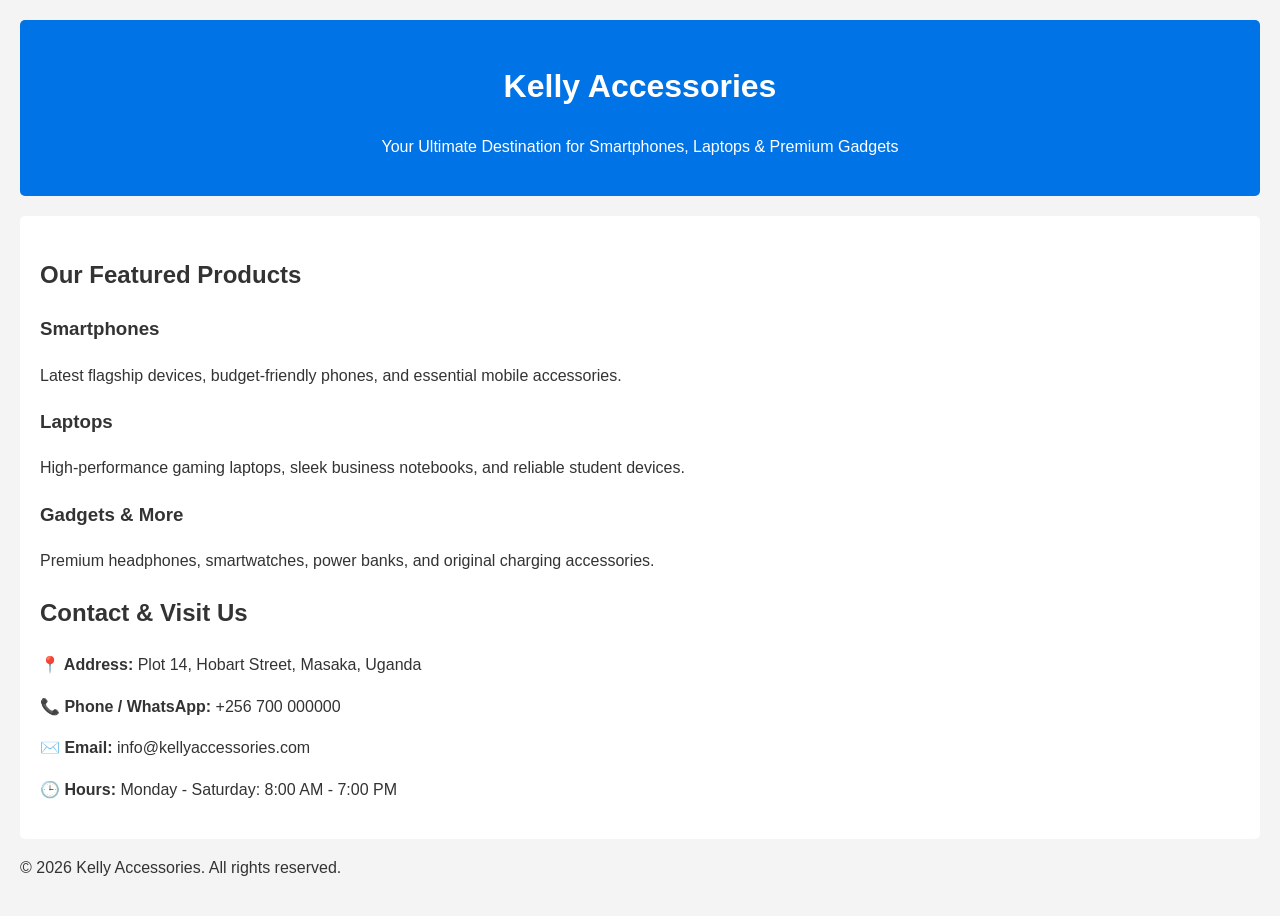
==== index.html @ 68b38cc9 "Update index.html" ====
<!DOCTYPE html>
<html lang="en">
<head>
    <meta charset="UTF-8">
    <meta name="viewport" content="width=device-width, initial-scale=1.0">
    <title>Kelly Accessories - Premium Phones & Laptops</title>
    <link rel="stylesheet" href="style.css">
</head>
<body>

    <header>
        <h1>Kelly Accessories</h1>
        <p>Your Ultimate Destination for Smartphones, Laptops & Premium Gadgets</p>
    </header>

    <main>
        <section class="products">
            <h2>Our Featured Products</h2>
            <div class="product-grid">
                <div class="product-card">
                    <h3>Smartphones</h3>
                    <p>Latest flagship devices, budget-friendly phones, and essential mobile accessories.</p>
                </div>
                <div class="product-card">
                    <h3>Laptops</h3>
                    <p>High-performance gaming laptops, sleek business notebooks, and reliable student devices.</p>
                </div>
                <div class="product-card">
                    <h3>Gadgets & More</h3>
                    <p>Premium headphones, smartwatches, power banks, and original charging accessories.</p>
                </div>
            </div>
        </section>

        <section class="contact-info">
            <h2>Contact & Visit Us</h2>
            <p><strong>📍 Address:</strong> Plot 14, Hobart Street, Masaka, Uganda</p>
            <p><strong>📞 Phone / WhatsApp:</strong> +256 700 000000</p>
            <p><strong>✉️ Email:</strong> info@kellyaccessories.com</p>
            <p><strong>🕒 Hours:</strong> Monday - Saturday: 8:00 AM - 7:00 PM</p>
        </section>
    </main>

    <footer>
        <p>&copy; 2026 Kelly Accessories. All rights reserved.</p>
    </footer>

</body>
</html>
---- style.css ----
body {
    font-family: Arial, sans-serif;
    line-height: 1.6;
    margin: 0;
    padding: 20px;
    background-color: #f4f4f4;
    color: #333;
}
header {
    background: #0073e6;
    color: #fff;
    padding: 20px;
    text-align: center;
    border-radius: 5px;
}
main {
    background: #fff;
    padding: 20px;
    margin-top: 20px;
    border-radius: 5px;
}
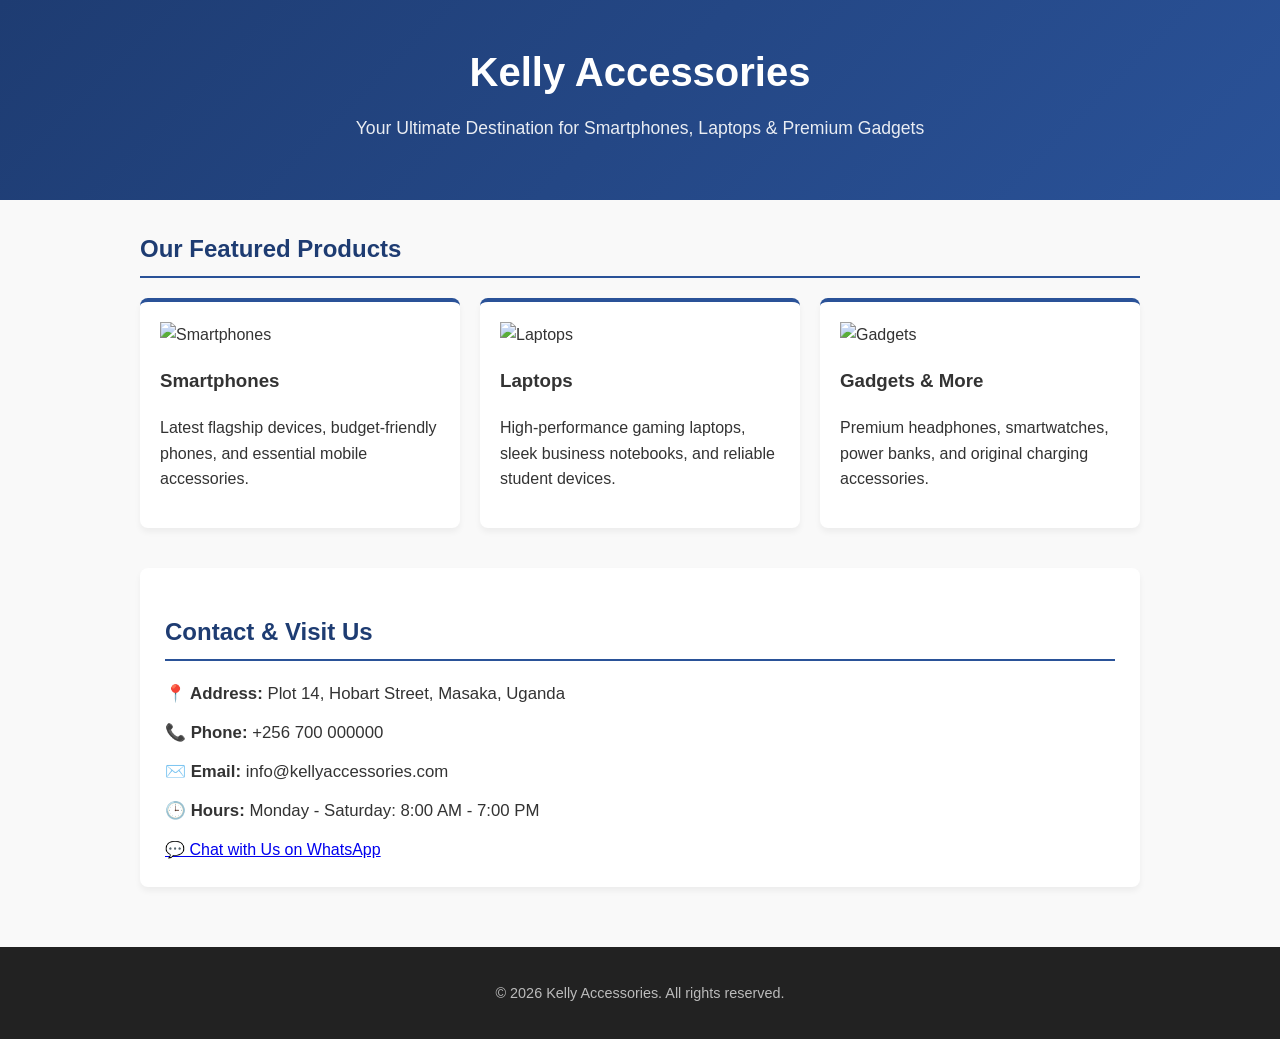
==== commit 33929522: "Update index.html" ====
--- a/index.html
+++ b/index.html
@@ -17,27 +17,43 @@
         <section class="products">
             <h2>Our Featured Products</h2>
             <div class="product-grid">
+                
                 <div class="product-card">
+                    <!-- High-quality Unsplash image placeholder for smartphones -->
+                    <img src="https://unsplash.com" alt="Smartphones" class="product-img">
                     <h3>Smartphones</h3>
                     <p>Latest flagship devices, budget-friendly phones, and essential mobile accessories.</p>
                 </div>
+
                 <div class="product-card">
+                    <!-- High-quality Unsplash image placeholder for laptops -->
+                    <img src="https://unsplash.com" alt="Laptops" class="product-img">
                     <h3>Laptops</h3>
                     <p>High-performance gaming laptops, sleek business notebooks, and reliable student devices.</p>
                 </div>
+
                 <div class="product-card">
+                    <!-- High-quality Unsplash image placeholder for accessories -->
+                    <img src="https://unsplash.com" alt="Gadgets" class="product-img">
                     <h3>Gadgets & More</h3>
                     <p>Premium headphones, smartwatches, power banks, and original charging accessories.</p>
                 </div>
+
             </div>
         </section>
 
         <section class="contact-info">
             <h2>Contact & Visit Us</h2>
             <p><strong>📍 Address:</strong> Plot 14, Hobart Street, Masaka, Uganda</p>
-            <p><strong>📞 Phone / WhatsApp:</strong> +256 700 000000</p>
+            <p><strong>📞 Phone:</strong> +256 700 000000</p>
             <p><strong>✉️ Email:</strong> info@kellyaccessories.com</p>
             <p><strong>🕒 Hours:</strong> Monday - Saturday: 8:00 AM - 7:00 PM</p>
+            
+            <!-- WhatsApp Click-to-Chat Button -->
+            <!-- Change 256700000000 to your actual phone number with country code -->
+            <a href="https://wa.me!" target="_blank" class="whatsapp-btn">
+                💬 Chat with Us on WhatsApp
+            </a>
         </section>
     </main>
 
--- a/style.css
+++ b/style.css
@@ -1,21 +1,84 @@
+/* General Layout */
 body {
-    font-family: Arial, sans-serif;
+    font-family: 'Segoe UI', Tahoma, Geneva, Verdana, sans-serif;
     line-height: 1.6;
     margin: 0;
-    padding: 20px;
-    background-color: #f4f4f4;
+    padding: 0;
+    background-color: #f9f9f9;
     color: #333;
 }
+
+/* Header Banner */
 header {
-    background: #0073e6;
+    background: linear-gradient(135deg, #1e3c72 0%, #2a5298 100%);
     color: #fff;
-    padding: 20px;
+    padding: 40px 20px;
     text-align: center;
-    border-radius: 5px;
 }
+
+header h1 {
+    margin: 0;
+    font-size: 2.5rem;
+}
+
+header p {
+    font-size: 1.1rem;
+    margin-top: 10px;
+    opacity: 0.9;
+}
+
+/* Main Container */
 main {
+    max-width: 1000px;
+    margin: 30px auto;
+    padding: 0 20px;
+}
+
+section {
+    margin-bottom: 40px;
+}
+
+h2 {
+    color: #1e3c72;
+    border-bottom: 2px solid #2a5298;
+    padding-bottom: 8px;
+}
+
+/* Product Card Grid */
+.product-grid {
+    display: grid;
+    grid-template-columns: repeat(auto-fit, minmax(250px, 1fr));
+    gap: 20px;
+    margin-top: 20px;
+}
+
+.product-card {
     background: #fff;
     padding: 20px;
-    margin-top: 20px;
-    border-radius: 5px;
+    border-radius: 8px;
+    box-shadow: 0 4px 6px rgba(0,0,0,0.05);
+    border-top: 4px solid #2a5298;
 }
+
+/* Contact Details Box */
+.contact-info {
+    background: #fff;
+    padding: 25px;
+    border-radius: 8px;
+    box-shadow: 0 4px 6px rgba(0,0,0,0.05);
+}
+
+.contact-info p {
+    margin: 12px 0;
+    font-size: 1.05rem;
+}
+
+/* Footer */
+footer {
+    text-align: center;
+    padding: 20px;
+    background: #222;
+    color: #bbb;
+    font-size: 0.9rem;
+    margin-top: 60px;
+}
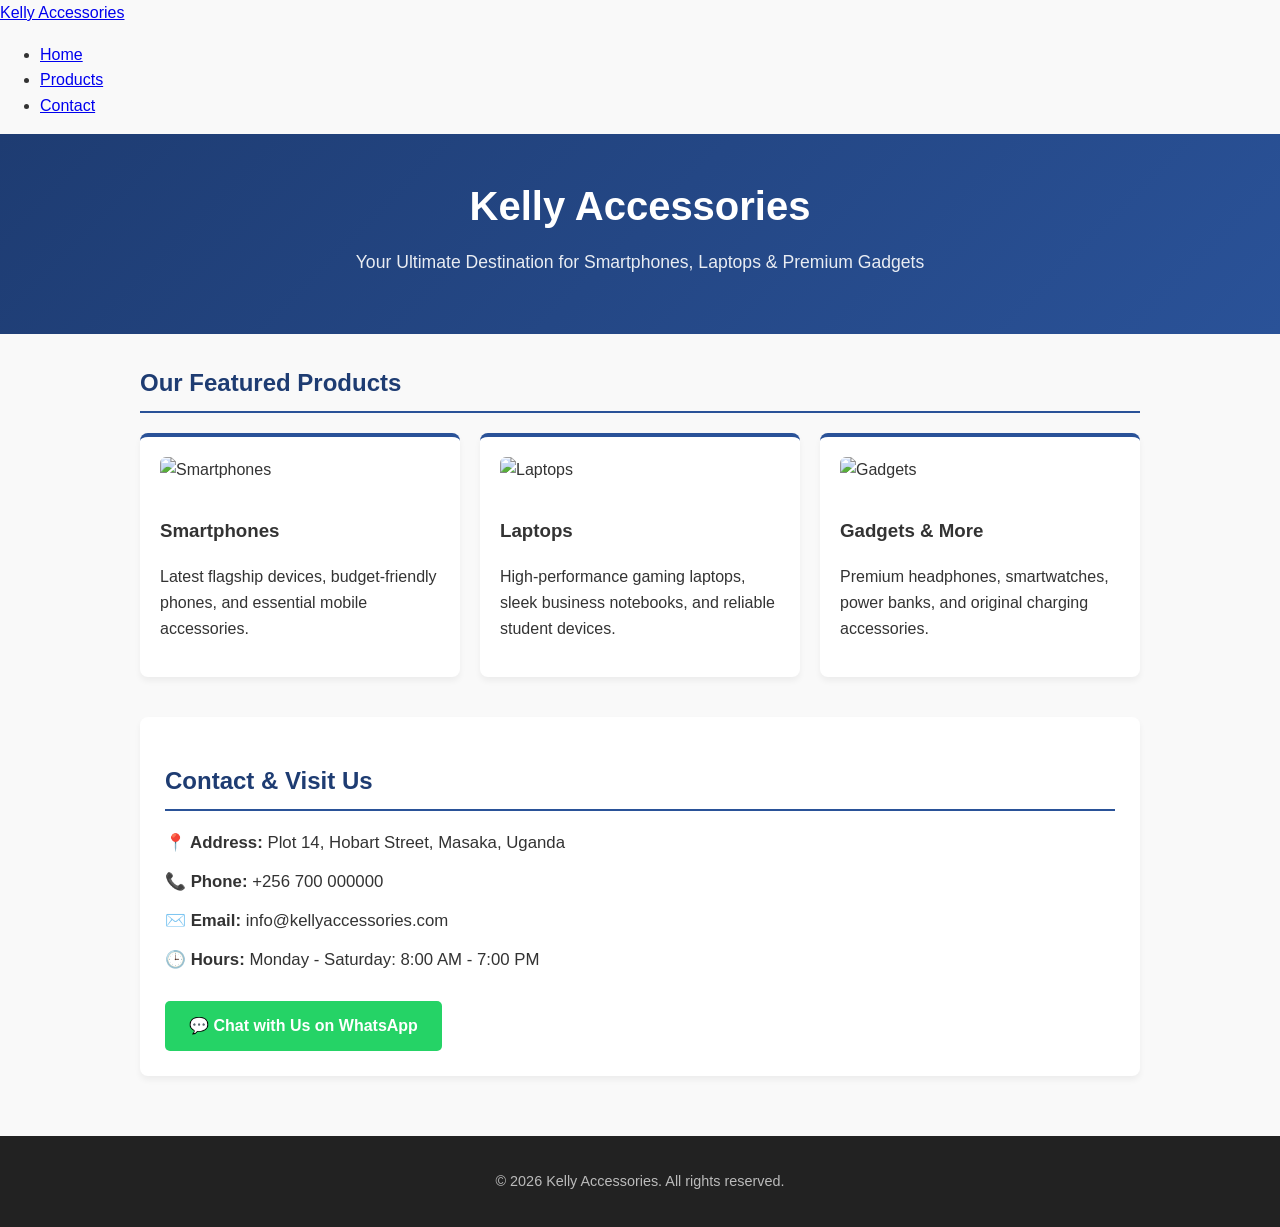
==== commit cbe39407: "Update index.html" ====
--- a/index.html
+++ b/index.html
@@ -8,32 +8,42 @@
 </head>
 <body>
 
+    <!-- Navigation Bar Menu -->
+    <nav class="navbar">
+        <div class="nav-container">
+            <a href="#" class="logo">Kelly Accessories</a>
+            <ul class="nav-links">
+                <li><a href="#">Home</a></li>
+                <li><a href="#products">Products</a></li>
+                <li><a href="#contact">Contact</a></li>
+            </ul>
+        </div>
+    </nav>
+
     <header>
         <h1>Kelly Accessories</h1>
         <p>Your Ultimate Destination for Smartphones, Laptops & Premium Gadgets</p>
     </header>
 
     <main>
-        <section class="products">
+        <!-- Added id="products" to connect the nav menu link here -->
+        <section class="products" id="products">
             <h2>Our Featured Products</h2>
             <div class="product-grid">
                 
                 <div class="product-card">
-                    <!-- High-quality Unsplash image placeholder for smartphones -->
                     <img src="https://unsplash.com" alt="Smartphones" class="product-img">
                     <h3>Smartphones</h3>
                     <p>Latest flagship devices, budget-friendly phones, and essential mobile accessories.</p>
                 </div>
 
                 <div class="product-card">
-                    <!-- High-quality Unsplash image placeholder for laptops -->
                     <img src="https://unsplash.com" alt="Laptops" class="product-img">
                     <h3>Laptops</h3>
                     <p>High-performance gaming laptops, sleek business notebooks, and reliable student devices.</p>
                 </div>
 
                 <div class="product-card">
-                    <!-- High-quality Unsplash image placeholder for accessories -->
                     <img src="https://unsplash.com" alt="Gadgets" class="product-img">
                     <h3>Gadgets & More</h3>
                     <p>Premium headphones, smartwatches, power banks, and original charging accessories.</p>
@@ -42,15 +52,14 @@
             </div>
         </section>
 
-        <section class="contact-info">
+        <!-- Added id="contact" to connect the nav menu link here -->
+        <section class="contact-info" id="contact">
             <h2>Contact & Visit Us</h2>
             <p><strong>📍 Address:</strong> Plot 14, Hobart Street, Masaka, Uganda</p>
             <p><strong>📞 Phone:</strong> +256 700 000000</p>
             <p><strong>✉️ Email:</strong> info@kellyaccessories.com</p>
             <p><strong>🕒 Hours:</strong> Monday - Saturday: 8:00 AM - 7:00 PM</p>
             
-            <!-- WhatsApp Click-to-Chat Button -->
-            <!-- Change 256700000000 to your actual phone number with country code -->
             <a href="https://wa.me!" target="_blank" class="whatsapp-btn">
                 💬 Chat with Us on WhatsApp
             </a>
--- a/style.css
+++ b/style.css
@@ -82,3 +82,29 @@
     font-size: 0.9rem;
     margin-top: 60px;
 }
+/* Product Image Styling */
+.product-img {
+    width: 100%;
+    height: 180px;
+    object-fit: cover;
+    border-radius: 6px;
+    margin-bottom: 15px;
+}
+
+/* WhatsApp Button Styling */
+.whatsapp-btn {
+    display: inline-block;
+    background-color: #25D366;
+    color: white;
+    padding: 12px 24px;
+    text-decoration: none;
+    font-weight: bold;
+    border-radius: 5px;
+    margin-top: 15px;
+    transition: background 0.3s ease;
+}
+
+.whatsapp-btn:hover {
+    background-color: #128C7E;
+}
+
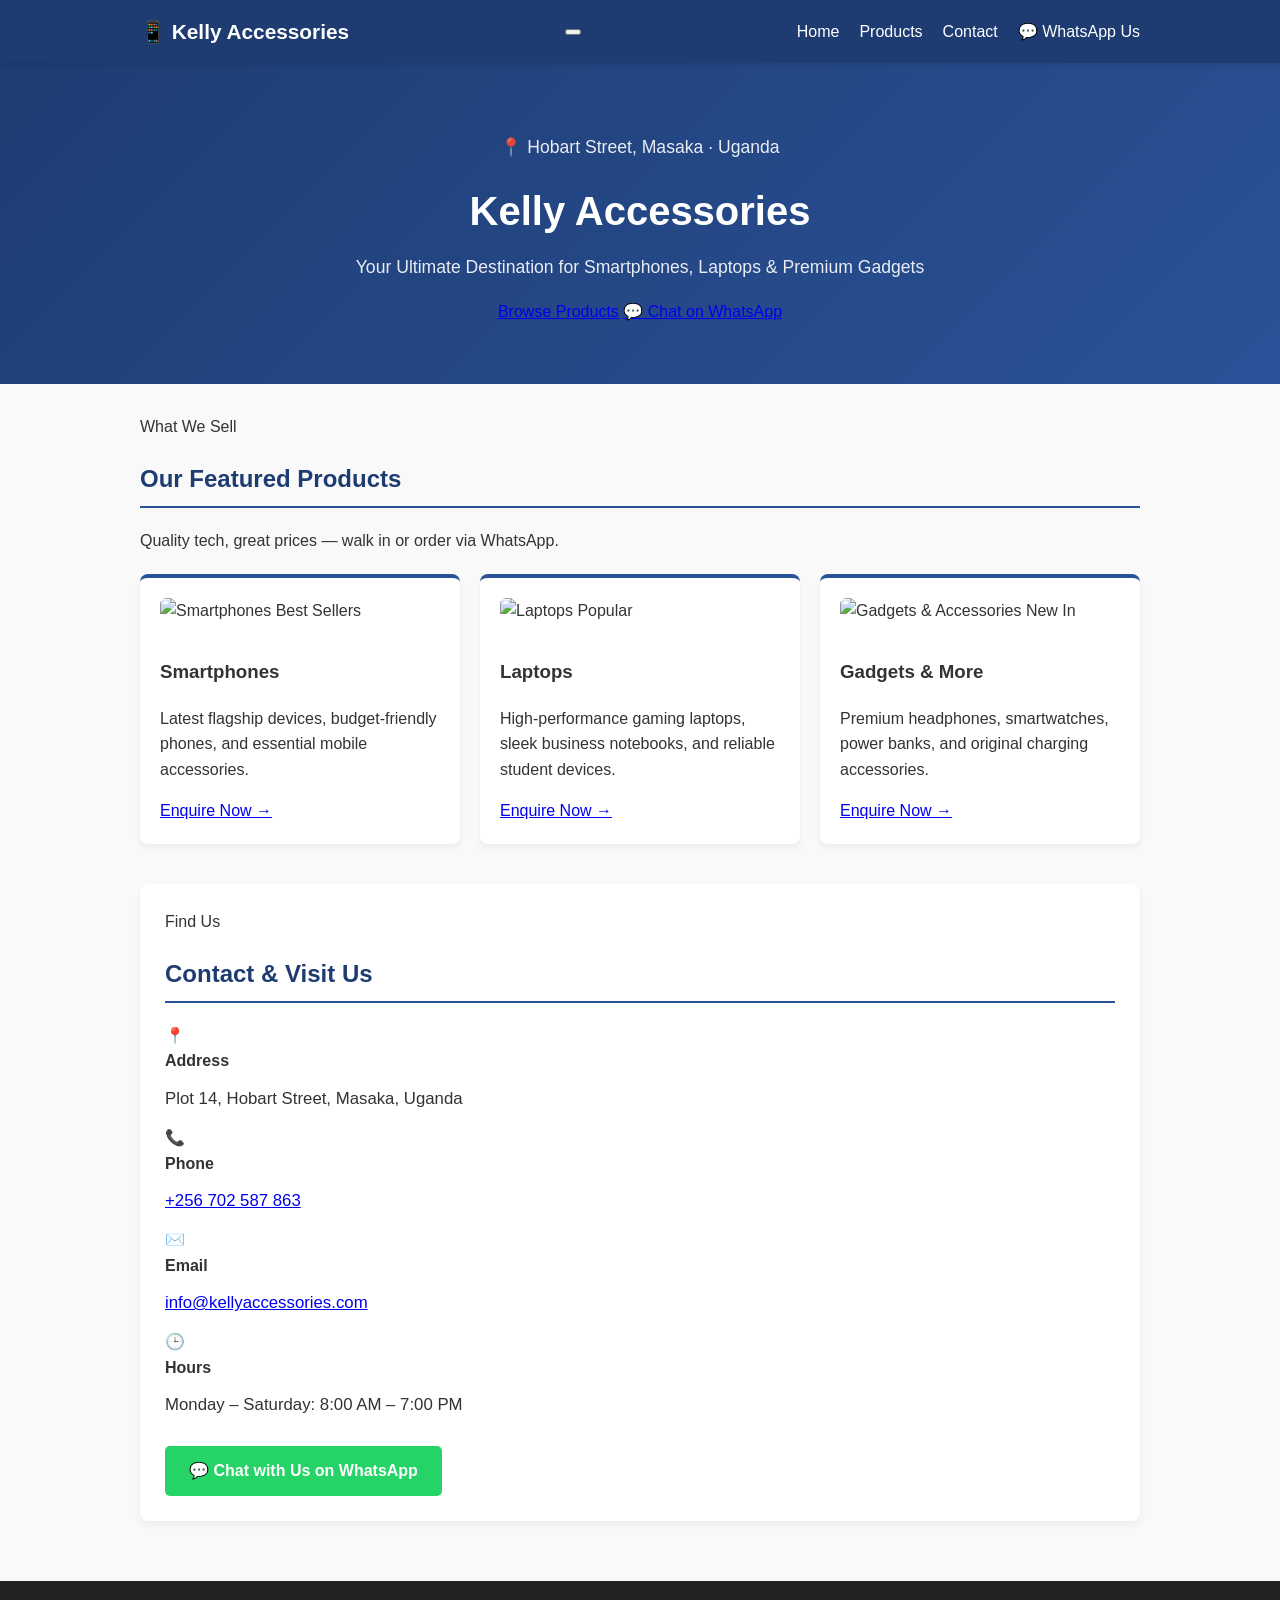
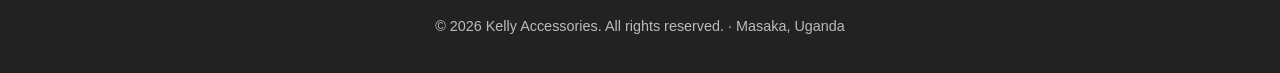
==== commit 95415b9c: "Update index.html" ====
--- a/index.html
+++ b/index.html
@@ -5,70 +5,176 @@
     <meta name="viewport" content="width=device-width, initial-scale=1.0">
     <title>Kelly Accessories - Premium Phones & Laptops</title>
     <link rel="stylesheet" href="style.css">
+    <link href="https://fonts.googleapis.com/css2?family=Inter:wght@400;500;600;700&family=Poppins:wght@700;800&display=swap" rel="stylesheet">
 </head>
 <body>
 
-    <!-- Navigation Bar Menu -->
-    <nav class="navbar">
+    <!-- Navigation Bar -->
+    <nav class="navbar" id="navbar">
         <div class="nav-container">
-            <a href="#" class="logo">Kelly Accessories</a>
-            <ul class="nav-links">
-                <li><a href="#">Home</a></li>
-                <li><a href="#products">Products</a></li>
-                <li><a href="#contact">Contact</a></li>
+            <a href="#" class="logo">
+                <span class="logo-icon">📱</span>
+                <span class="logo-text">Kelly <span class="logo-accent">Accessories</span></span>
+            </a>
+
+            <!-- Hamburger for mobile -->
+            <button class="hamburger" id="hamburger" aria-label="Toggle menu">
+                <span></span>
+                <span></span>
+                <span></span>
+            </button>
+
+            <ul class="nav-links" id="nav-links">
+                <li><a href="#" class="nav-link active">Home</a></li>
+                <li><a href="#products" class="nav-link">Products</a></li>
+                <li><a href="#contact" class="nav-link">Contact</a></li>
+                <li>
+                    <a href="https://wa.me/256702587863" target="_blank" class="nav-cta">
+                        💬 WhatsApp Us
+                    </a>
+                </li>
             </ul>
         </div>
     </nav>
 
+    <!-- Hero Header -->
     <header>
-        <h1>Kelly Accessories</h1>
-        <p>Your Ultimate Destination for Smartphones, Laptops & Premium Gadgets</p>
+        <div class="header-content">
+            <p class="header-eyebrow">📍 Hobart Street, Masaka · Uganda</p>
+            <h1>Kelly Accessories</h1>
+            <p class="header-sub">Your Ultimate Destination for Smartphones, Laptops & Premium Gadgets</p>
+            <div class="header-actions">
+                <a href="#products" class="btn-primary">Browse Products</a>
+                <a href="https://wa.me/256702587863" target="_blank" class="btn-secondary">💬 Chat on WhatsApp</a>
+            </div>
+        </div>
     </header>
 
     <main>
-        <!-- Added id="products" to connect the nav menu link here -->
+        <!-- Products Section -->
         <section class="products" id="products">
-            <h2>Our Featured Products</h2>
+            <div class="section-header">
+                <span class="section-tag">What We Sell</span>
+                <h2>Our Featured Products</h2>
+                <p class="section-desc">Quality tech, great prices — walk in or order via WhatsApp.</p>
+            </div>
             <div class="product-grid">
-                
+
                 <div class="product-card">
-                    <img src="https://unsplash.com" alt="Smartphones" class="product-img">
-                    <h3>Smartphones</h3>
-                    <p>Latest flagship devices, budget-friendly phones, and essential mobile accessories.</p>
+                    <div class="product-img-wrap">
+                        <img
+                            src="https://images.unsplash.com/photo-1511707171634-5f897ff02aa9?w=600&auto=format&fit=crop"
+                            alt="Smartphones"
+                            class="product-img">
+                        <span class="product-badge">Best Sellers</span>
+                    </div>
+                    <div class="product-body">
+                        <h3>Smartphones</h3>
+                        <p>Latest flagship devices, budget-friendly phones, and essential mobile accessories.</p>
+                        <a href="https://wa.me/256702587863?text=Hi%20Kelly%20Accessories!%20I'm%20interested%20in%20Smartphones." target="_blank" class="product-btn">Enquire Now →</a>
+                    </div>
                 </div>
 
                 <div class="product-card">
-                    <img src="https://unsplash.com" alt="Laptops" class="product-img">
-                    <h3>Laptops</h3>
-                    <p>High-performance gaming laptops, sleek business notebooks, and reliable student devices.</p>
+                    <div class="product-img-wrap">
+                        <img
+                            src="https://images.unsplash.com/photo-1496181133206-80ce9b88a853?w=600&auto=format&fit=crop"
+                            alt="Laptops"
+                            class="product-img">
+                        <span class="product-badge">Popular</span>
+                    </div>
+                    <div class="product-body">
+                        <h3>Laptops</h3>
+                        <p>High-performance gaming laptops, sleek business notebooks, and reliable student devices.</p>
+                        <a href="https://wa.me/256702587863?text=Hi%20Kelly%20Accessories!%20I'm%20interested%20in%20Laptops." target="_blank" class="product-btn">Enquire Now →</a>
+                    </div>
                 </div>
 
                 <div class="product-card">
-                    <img src="https://unsplash.com" alt="Gadgets" class="product-img">
-                    <h3>Gadgets & More</h3>
-                    <p>Premium headphones, smartwatches, power banks, and original charging accessories.</p>
+                    <div class="product-img-wrap">
+                        <img
+                            src="https://images.unsplash.com/photo-1583394838336-acd977736f90?w=600&auto=format&fit=crop"
+                            alt="Gadgets & Accessories"
+                            class="product-img">
+                        <span class="product-badge">New In</span>
+                    </div>
+                    <div class="product-body">
+                        <h3>Gadgets & More</h3>
+                        <p>Premium headphones, smartwatches, power banks, and original charging accessories.</p>
+                        <a href="https://wa.me/256702587863?text=Hi%20Kelly%20Accessories!%20I'm%20interested%20in%20Gadgets." target="_blank" class="product-btn">Enquire Now →</a>
+                    </div>
                 </div>
 
             </div>
         </section>
 
-        <!-- Added id="contact" to connect the nav menu link here -->
+        <!-- Contact Section -->
         <section class="contact-info" id="contact">
-            <h2>Contact & Visit Us</h2>
-            <p><strong>📍 Address:</strong> Plot 14, Hobart Street, Masaka, Uganda</p>
-            <p><strong>📞 Phone:</strong> +256 700 000000</p>
-            <p><strong>✉️ Email:</strong> info@kellyaccessories.com</p>
-            <p><strong>🕒 Hours:</strong> Monday - Saturday: 8:00 AM - 7:00 PM</p>
-            
-            <a href="https://wa.me!" target="_blank" class="whatsapp-btn">
+            <div class="section-header">
+                <span class="section-tag">Find Us</span>
+                <h2>Contact & Visit Us</h2>
+            </div>
+            <div class="contact-grid">
+                <div class="contact-detail">
+                    <span class="contact-icon">📍</span>
+                    <div>
+                        <strong>Address</strong>
+                        <p>Plot 14, Hobart Street, Masaka, Uganda</p>
+                    </div>
+                </div>
+                <div class="contact-detail">
+                    <span class="contact-icon">📞</span>
+                    <div>
+                        <strong>Phone</strong>
+                        <p><a href="tel:+256702587863">+256 702 587 863</a></p>
+                    </div>
+                </div>
+                <div class="contact-detail">
+                    <span class="contact-icon">✉️</span>
+                    <div>
+                        <strong>Email</strong>
+                        <p><a href="mailto:info@kellyaccessories.com">info@kellyaccessories.com</a></p>
+                    </div>
+                </div>
+                <div class="contact-detail">
+                    <span class="contact-icon">🕒</span>
+                    <div>
+                        <strong>Hours</strong>
+                        <p>Monday – Saturday: 8:00 AM – 7:00 PM</p>
+                    </div>
+                </div>
+            </div>
+
+            <a href="https://wa.me/256702587863" target="_blank" class="whatsapp-btn">
                 💬 Chat with Us on WhatsApp
             </a>
         </section>
     </main>
 
     <footer>
-        <p>&copy; 2026 Kelly Accessories. All rights reserved.</p>
+        <p>&copy; 2026 Kelly Accessories. All rights reserved. · Masaka, Uganda</p>
     </footer>
 
+    <script>
+        // Sticky navbar shadow on scroll
+        window.addEventListener('scroll', () => {
+            document.getElementById('navbar').classList.toggle('scrolled', window.scrollY > 10);
+        });
+
+        // Mobile hamburger toggle
+        document.getElementById('hamburger').addEventListener('click', () => {
+            document.getElementById('nav-links').classList.toggle('open');
+            document.getElementById('hamburger').classList.toggle('active');
+        });
+
+        // Active nav link highlight on click
+        document.querySelectorAll('.nav-link').forEach(link => {
+            link.addEventListener('click', () => {
+                document.querySelectorAll('.nav-link').forEach(l => l.classList.remove('active'));
+                link.classList.add('active');
+                document.getElementById('nav-links').classList.remove('open');
+            });
+        });
+    </script>
 </body>
 </html>
--- a/style.css
+++ b/style.css
@@ -1,4 +1,8 @@
 /* General Layout */
+html {
+    scroll-behavior: smooth; /* Smooth scrolling when clicking links */
+}
+
 body {
     font-family: 'Segoe UI', Tahoma, Geneva, Verdana, sans-serif;
     line-height: 1.6;
@@ -8,11 +12,55 @@
     color: #333;
 }
 
+/* Navigation Bar */
+.navbar {
+    background-color: #1e3c72;
+    position: sticky;
+    top: 0;
+    z-index: 100;
+    box-shadow: 0 2px 5px rgba(0,0,0,0.1);
+}
+
+.nav-container {
+    max-width: 1000px;
+    margin: 0 auto;
+    display: flex;
+    justify-content: space-between;
+    align-items: center;
+    padding: 15px 20px;
+}
+
+.logo {
+    color: #fff;
+    font-size: 1.3rem;
+    font-weight: bold;
+    text-decoration: none;
+}
+
+.nav-links {
+    list-style: none;
+    margin: 0;
+    padding: 0;
+    display: flex;
+    gap: 20px;
+}
+
+.nav-links a {
+    color: #fff;
+    text-decoration: none;
+    font-weight: 500;
+    transition: color 0.3s ease;
+}
+
+.nav-links a:hover {
+    color: #25D366; /* Changes to match your WhatsApp brand color on hover */
+}
+
 /* Header Banner */
 header {
     background: linear-gradient(135deg, #1e3c72 0%, #2a5298 100%);
     color: #fff;
-    padding: 40px 20px;
+    padding: 60px 20px;
     text-align: center;
 }
 
@@ -36,6 +84,7 @@
 
 section {
     margin-bottom: 40px;
+    scroll-margin-top: 80px; /* Prevents navigation menu from blocking header text when jumping links */
 }
 
 h2 {
@@ -60,6 +109,15 @@
     border-top: 4px solid #2a5298;
 }
 
+/* Product Image Styling */
+.product-img {
+    width: 100%;
+    height: 180px;
+    object-fit: cover;
+    border-radius: 6px;
+    margin-bottom: 15px;
+}
+
 /* Contact Details Box */
 .contact-info {
     background: #fff;
@@ -71,24 +129,6 @@
 .contact-info p {
     margin: 12px 0;
     font-size: 1.05rem;
-}
-
-/* Footer */
-footer {
-    text-align: center;
-    padding: 20px;
-    background: #222;
-    color: #bbb;
-    font-size: 0.9rem;
-    margin-top: 60px;
-}
-/* Product Image Styling */
-.product-img {
-    width: 100%;
-    height: 180px;
-    object-fit: cover;
-    border-radius: 6px;
-    margin-bottom: 15px;
 }
 
 /* WhatsApp Button Styling */
@@ -108,3 +148,12 @@
     background-color: #128C7E;
 }
 
+/* Footer */
+footer {
+    text-align: center;
+    padding: 20px;
+    background: #222;
+    color: #bbb;
+    font-size: 0.9rem;
+    margin-top: 60px;
+}
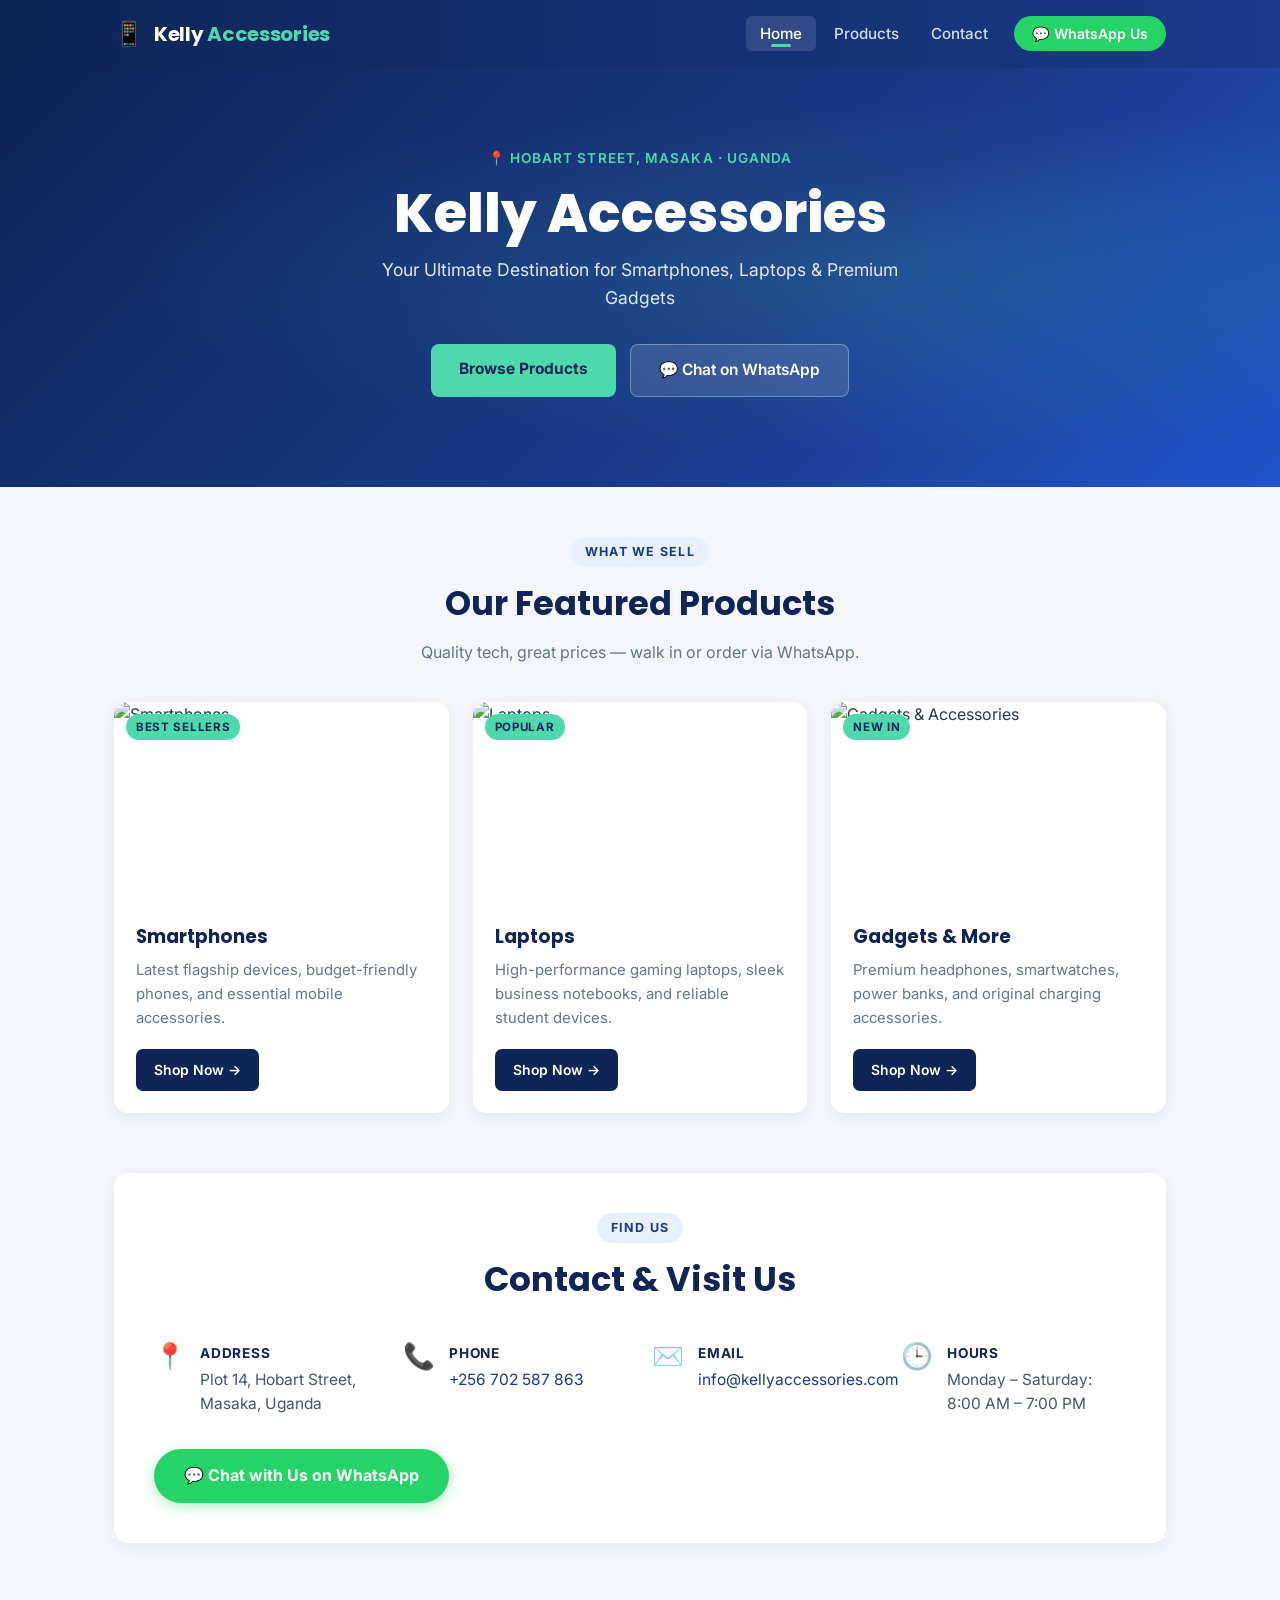
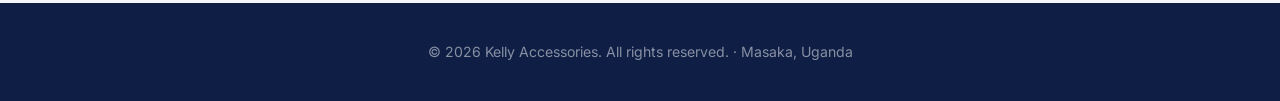
==== commit 8491969f: "Update index.html" ====
--- a/index.html
+++ b/index.html
@@ -71,7 +71,7 @@
                     <div class="product-body">
                         <h3>Smartphones</h3>
                         <p>Latest flagship devices, budget-friendly phones, and essential mobile accessories.</p>
-                        <a href="https://wa.me/256702587863?text=Hi%20Kelly%20Accessories!%20I'm%20interested%20in%20Smartphones." target="_blank" class="product-btn">Enquire Now →</a>
+                        <a href="smartphones.html" target="_blank" class="product-btn">Shop Now →</a>
                     </div>
                 </div>
 
@@ -86,7 +86,7 @@
                     <div class="product-body">
                         <h3>Laptops</h3>
                         <p>High-performance gaming laptops, sleek business notebooks, and reliable student devices.</p>
-                        <a href="https://wa.me/256702587863?text=Hi%20Kelly%20Accessories!%20I'm%20interested%20in%20Laptops." target="_blank" class="product-btn">Enquire Now →</a>
+                        <a href="laptops.html" target="_blank" class="product-btn">Shop Now →</a>
                     </div>
                 </div>
 
@@ -101,7 +101,7 @@
                     <div class="product-body">
                         <h3>Gadgets & More</h3>
                         <p>Premium headphones, smartwatches, power banks, and original charging accessories.</p>
-                        <a href="https://wa.me/256702587863?text=Hi%20Kelly%20Accessories!%20I'm%20interested%20in%20Gadgets." target="_blank" class="product-btn">Enquire Now →</a>
+                        <a href="gadgets.html" target="_blank" class="product-btn">Shop Now →</a>
                     </div>
                 </div>
 
--- a/style.css
+++ b/style.css
@@ -1,159 +1,447 @@
-/* General Layout */
-html {
-    scroll-behavior: smooth; /* Smooth scrolling when clicking links */
-}
+/* ── Reset & Base ── */
+*, *::before, *::after { box-sizing: border-box; }
+
+html { scroll-behavior: smooth; }
 
 body {
-    font-family: 'Segoe UI', Tahoma, Geneva, Verdana, sans-serif;
+    font-family: 'Inter', 'Segoe UI', sans-serif;
     line-height: 1.6;
     margin: 0;
     padding: 0;
-    background-color: #f9f9f9;
-    color: #333;
-}
-
-/* Navigation Bar */
+    background-color: #f4f6fb;
+    color: #2d3748;
+}
+
+/* ── NAVBAR ── */
 .navbar {
-    background-color: #1e3c72;
+    background: linear-gradient(90deg, #0f2557 0%, #1a3a8a 100%);
     position: sticky;
     top: 0;
     z-index: 100;
-    box-shadow: 0 2px 5px rgba(0,0,0,0.1);
+    transition: box-shadow 0.3s ease;
+}
+
+.navbar.scrolled {
+    box-shadow: 0 4px 20px rgba(15, 37, 87, 0.35);
 }
 
 .nav-container {
-    max-width: 1000px;
+    max-width: 1100px;
     margin: 0 auto;
     display: flex;
     justify-content: space-between;
     align-items: center;
-    padding: 15px 20px;
-}
-
+    padding: 0 24px;
+    height: 68px;
+}
+
+/* Logo */
 .logo {
-    color: #fff;
-    font-size: 1.3rem;
-    font-weight: bold;
-    text-decoration: none;
-}
-
+    display: flex;
+    align-items: center;
+    gap: 10px;
+    text-decoration: none;
+}
+
+.logo-icon { font-size: 1.5rem; }
+
+.logo-text {
+    font-family: 'Poppins', sans-serif;
+    font-size: 1.25rem;
+    font-weight: 700;
+    color: #fff;
+    letter-spacing: -0.3px;
+}
+
+.logo-accent { color: #4dd9ac; }
+
+/* Nav links list */
 .nav-links {
     list-style: none;
     margin: 0;
     padding: 0;
     display: flex;
-    gap: 20px;
-}
-
-.nav-links a {
-    color: #fff;
-    text-decoration: none;
+    align-items: center;
+    gap: 4px;
+}
+
+.nav-link {
+    color: rgba(255,255,255,0.82);
+    text-decoration: none;
+    font-size: 0.95rem;
     font-weight: 500;
-    transition: color 0.3s ease;
-}
-
-.nav-links a:hover {
-    color: #25D366; /* Changes to match your WhatsApp brand color on hover */
-}
-
-/* Header Banner */
+    padding: 8px 14px;
+    border-radius: 6px;
+    transition: background 0.2s, color 0.2s;
+    position: relative;
+}
+
+.nav-link:hover,
+.nav-link.active {
+    color: #fff;
+    background: rgba(255,255,255,0.12);
+}
+
+.nav-link.active::after {
+    content: '';
+    position: absolute;
+    bottom: 4px;
+    left: 50%;
+    transform: translateX(-50%);
+    width: 20px;
+    height: 3px;
+    background: #4dd9ac;
+    border-radius: 2px;
+}
+
+/* WhatsApp CTA button in nav */
+.nav-cta {
+    background: #25D366;
+    color: #fff !important;
+    text-decoration: none;
+    font-size: 0.88rem;
+    font-weight: 600;
+    padding: 9px 18px;
+    border-radius: 50px;
+    transition: background 0.2s, transform 0.15s;
+    white-space: nowrap;
+    margin-left: 8px;
+}
+
+.nav-cta:hover {
+    background: #1ebe5a;
+    transform: translateY(-1px);
+}
+
+/* Hamburger (mobile) */
+.hamburger {
+    display: none;
+    flex-direction: column;
+    justify-content: center;
+    gap: 5px;
+    background: none;
+    border: none;
+    cursor: pointer;
+    padding: 6px;
+}
+
+.hamburger span {
+    display: block;
+    width: 24px;
+    height: 2px;
+    background: #fff;
+    border-radius: 2px;
+    transition: transform 0.3s, opacity 0.3s;
+}
+
+.hamburger.active span:nth-child(1) { transform: translateY(7px) rotate(45deg); }
+.hamburger.active span:nth-child(2) { opacity: 0; }
+.hamburger.active span:nth-child(3) { transform: translateY(-7px) rotate(-45deg); }
+
+/* ── HEADER / HERO ── */
 header {
-    background: linear-gradient(135deg, #1e3c72 0%, #2a5298 100%);
-    color: #fff;
-    padding: 60px 20px;
+    background: linear-gradient(135deg, #0f2557 0%, #1a3a8a 60%, #2255cc 100%);
+    color: #fff;
+    padding: 80px 24px 90px;
     text-align: center;
+    position: relative;
+    overflow: hidden;
+}
+
+header::before {
+    content: '';
+    position: absolute;
+    inset: 0;
+    background: radial-gradient(ellipse at 70% 50%, rgba(77,217,172,0.15) 0%, transparent 60%);
+    pointer-events: none;
+}
+
+.header-content { position: relative; z-index: 1; }
+
+.header-eyebrow {
+    font-size: 0.85rem;
+    letter-spacing: 0.08em;
+    text-transform: uppercase;
+    color: #4dd9ac;
+    margin: 0 0 14px;
+    font-weight: 600;
 }
 
 header h1 {
-    margin: 0;
-    font-size: 2.5rem;
-}
-
-header p {
+    font-family: 'Poppins', sans-serif;
+    font-size: clamp(2.2rem, 5vw, 3.4rem);
+    font-weight: 800;
+    margin: 0 0 12px;
+    line-height: 1.1;
+}
+
+.header-sub {
     font-size: 1.1rem;
-    margin-top: 10px;
-    opacity: 0.9;
-}
-
-/* Main Container */
+    opacity: 0.88;
+    max-width: 560px;
+    margin: 0 auto 32px;
+}
+
+.header-actions {
+    display: flex;
+    gap: 14px;
+    justify-content: center;
+    flex-wrap: wrap;
+}
+
+.btn-primary {
+    background: #4dd9ac;
+    color: #0f2557;
+    font-weight: 700;
+    padding: 13px 28px;
+    border-radius: 8px;
+    text-decoration: none;
+    font-size: 0.97rem;
+    transition: background 0.2s, transform 0.15s;
+}
+
+.btn-primary:hover { background: #3bc99c; transform: translateY(-2px); }
+
+.btn-secondary {
+    background: rgba(255,255,255,0.12);
+    color: #fff;
+    font-weight: 600;
+    padding: 13px 28px;
+    border-radius: 8px;
+    text-decoration: none;
+    font-size: 0.97rem;
+    border: 1.5px solid rgba(255,255,255,0.3);
+    transition: background 0.2s, transform 0.15s;
+}
+
+.btn-secondary:hover { background: rgba(255,255,255,0.22); transform: translateY(-2px); }
+
+/* ── MAIN ── */
 main {
-    max-width: 1000px;
-    margin: 30px auto;
-    padding: 0 20px;
-}
-
-section {
-    margin-bottom: 40px;
-    scroll-margin-top: 80px; /* Prevents navigation menu from blocking header text when jumping links */
-}
-
-h2 {
-    color: #1e3c72;
-    border-bottom: 2px solid #2a5298;
-    padding-bottom: 8px;
-}
-
-/* Product Card Grid */
+    max-width: 1100px;
+    margin: 50px auto;
+    padding: 0 24px;
+}
+
+section { margin-bottom: 60px; scroll-margin-top: 90px; }
+
+/* Section header block */
+.section-header { text-align: center; margin-bottom: 36px; }
+
+.section-tag {
+    display: inline-block;
+    background: #e8f0fe;
+    color: #1a3a8a;
+    font-size: 0.78rem;
+    font-weight: 700;
+    letter-spacing: 0.1em;
+    text-transform: uppercase;
+    padding: 5px 14px;
+    border-radius: 50px;
+    margin-bottom: 10px;
+}
+
+.section-header h2 {
+    font-family: 'Poppins', sans-serif;
+    color: #0f2557;
+    font-size: clamp(1.6rem, 3vw, 2.1rem);
+    font-weight: 700;
+    margin: 0 0 10px;
+    border: none;
+    padding: 0;
+}
+
+.section-desc { color: #64748b; font-size: 1rem; margin: 0; }
+
+/* ── PRODUCT CARDS ── */
 .product-grid {
     display: grid;
-    grid-template-columns: repeat(auto-fit, minmax(250px, 1fr));
-    gap: 20px;
-    margin-top: 20px;
+    grid-template-columns: repeat(auto-fit, minmax(270px, 1fr));
+    gap: 24px;
 }
 
 .product-card {
     background: #fff;
-    padding: 20px;
-    border-radius: 8px;
-    box-shadow: 0 4px 6px rgba(0,0,0,0.05);
-    border-top: 4px solid #2a5298;
-}
-
-/* Product Image Styling */
+    border-radius: 14px;
+    box-shadow: 0 4px 16px rgba(15,37,87,0.07);
+    overflow: hidden;
+    transition: transform 0.25s, box-shadow 0.25s;
+    display: flex;
+    flex-direction: column;
+}
+
+.product-card:hover {
+    transform: translateY(-5px);
+    box-shadow: 0 12px 32px rgba(15,37,87,0.13);
+}
+
+.product-img-wrap {
+    position: relative;
+    overflow: hidden;
+}
+
 .product-img {
     width: 100%;
-    height: 180px;
+    height: 200px;
     object-fit: cover;
-    border-radius: 6px;
-    margin-bottom: 15px;
-}
-
-/* Contact Details Box */
+    display: block;
+    transition: transform 0.4s ease;
+}
+
+.product-card:hover .product-img { transform: scale(1.05); }
+
+.product-badge {
+    position: absolute;
+    top: 12px;
+    left: 12px;
+    background: #4dd9ac;
+    color: #0f2557;
+    font-size: 0.72rem;
+    font-weight: 700;
+    letter-spacing: 0.06em;
+    text-transform: uppercase;
+    padding: 4px 10px;
+    border-radius: 50px;
+}
+
+.product-body {
+    padding: 20px 22px 22px;
+    display: flex;
+    flex-direction: column;
+    flex: 1;
+}
+
+.product-body h3 {
+    font-family: 'Poppins', sans-serif;
+    color: #0f2557;
+    font-size: 1.15rem;
+    font-weight: 700;
+    margin: 0 0 8px;
+}
+
+.product-body p {
+    color: #64748b;
+    font-size: 0.93rem;
+    margin: 0 0 18px;
+    flex: 1;
+}
+
+.product-btn {
+    display: inline-block;
+    background: #0f2557;
+    color: #fff;
+    text-decoration: none;
+    font-size: 0.87rem;
+    font-weight: 600;
+    padding: 10px 18px;
+    border-radius: 7px;
+    align-self: flex-start;
+    transition: background 0.2s;
+}
+
+.product-btn:hover { background: #1a3a8a; }
+
+/* ── CONTACT ── */
 .contact-info {
     background: #fff;
-    padding: 25px;
-    border-radius: 8px;
-    box-shadow: 0 4px 6px rgba(0,0,0,0.05);
-}
-
-.contact-info p {
-    margin: 12px 0;
-    font-size: 1.05rem;
-}
-
-/* WhatsApp Button Styling */
+    padding: 40px;
+    border-radius: 14px;
+    box-shadow: 0 4px 16px rgba(15,37,87,0.07);
+}
+
+.contact-grid {
+    display: grid;
+    grid-template-columns: repeat(auto-fit, minmax(220px, 1fr));
+    gap: 24px;
+    margin-bottom: 32px;
+}
+
+.contact-detail {
+    display: flex;
+    align-items: flex-start;
+    gap: 14px;
+}
+
+.contact-icon {
+    font-size: 1.6rem;
+    line-height: 1;
+    flex-shrink: 0;
+}
+
+.contact-detail strong {
+    display: block;
+    color: #0f2557;
+    font-size: 0.85rem;
+    text-transform: uppercase;
+    letter-spacing: 0.06em;
+    margin-bottom: 3px;
+}
+
+.contact-detail p { margin: 0; color: #475569; font-size: 0.97rem; }
+.contact-detail a { color: #1a3a8a; text-decoration: none; }
+.contact-detail a:hover { text-decoration: underline; }
+
+/* WhatsApp button */
 .whatsapp-btn {
-    display: inline-block;
-    background-color: #25D366;
-    color: white;
-    padding: 12px 24px;
-    text-decoration: none;
-    font-weight: bold;
-    border-radius: 5px;
-    margin-top: 15px;
-    transition: background 0.3s ease;
+    display: inline-flex;
+    align-items: center;
+    gap: 8px;
+    background: #25D366;
+    color: #fff;
+    padding: 14px 30px;
+    text-decoration: none;
+    font-weight: 700;
+    font-size: 1rem;
+    border-radius: 50px;
+    transition: background 0.2s, transform 0.15s;
+    box-shadow: 0 4px 14px rgba(37,211,102,0.35);
 }
 
 .whatsapp-btn:hover {
-    background-color: #128C7E;
-}
-
-/* Footer */
+    background: #1ebe5a;
+    transform: translateY(-2px);
+}
+
+/* ── FOOTER ── */
 footer {
     text-align: center;
-    padding: 20px;
-    background: #222;
-    color: #bbb;
-    font-size: 0.9rem;
-    margin-top: 60px;
-}
+    padding: 24px 20px;
+    background: #0f1e45;
+    color: rgba(255,255,255,0.5);
+    font-size: 0.88rem;
+    margin-top: 40px;
+}
+
+/* ── MOBILE RESPONSIVE ── */
+@media (max-width: 700px) {
+    .hamburger { display: flex; }
+
+    .nav-links {
+        display: none;
+        flex-direction: column;
+        align-items: flex-start;
+        gap: 0;
+        position: absolute;
+        top: 68px;
+        left: 0;
+        right: 0;
+        background: #0f2557;
+        padding: 12px 20px 20px;
+        box-shadow: 0 8px 20px rgba(0,0,0,0.2);
+    }
+
+    .nav-links.open { display: flex; }
+
+    .nav-link, .nav-cta {
+        width: 100%;
+        padding: 12px 16px;
+        border-radius: 8px;
+        margin-left: 0;
+    }
+
+    .nav-link.active::after { display: none; }
+
+    header { padding: 60px 20px 70px; }
+
+    .contact-info { padding: 26px 20px; }
+}
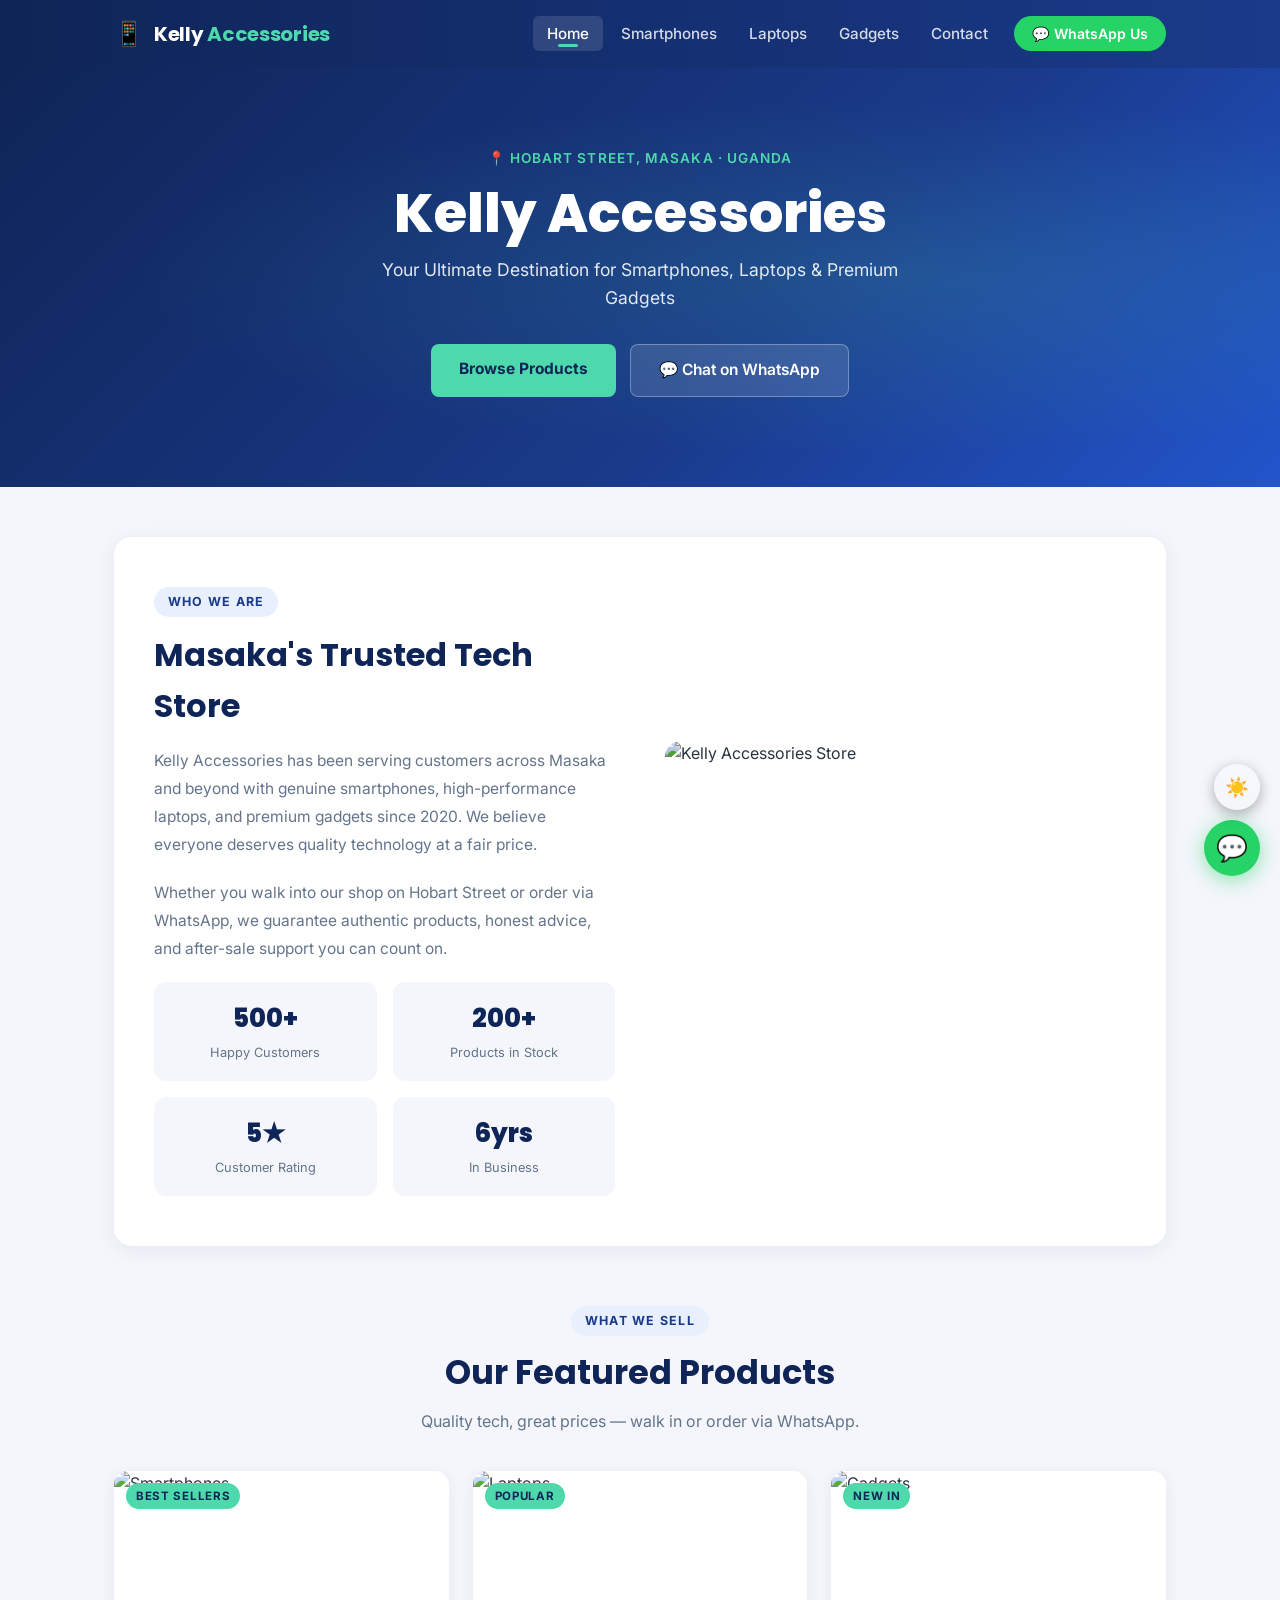
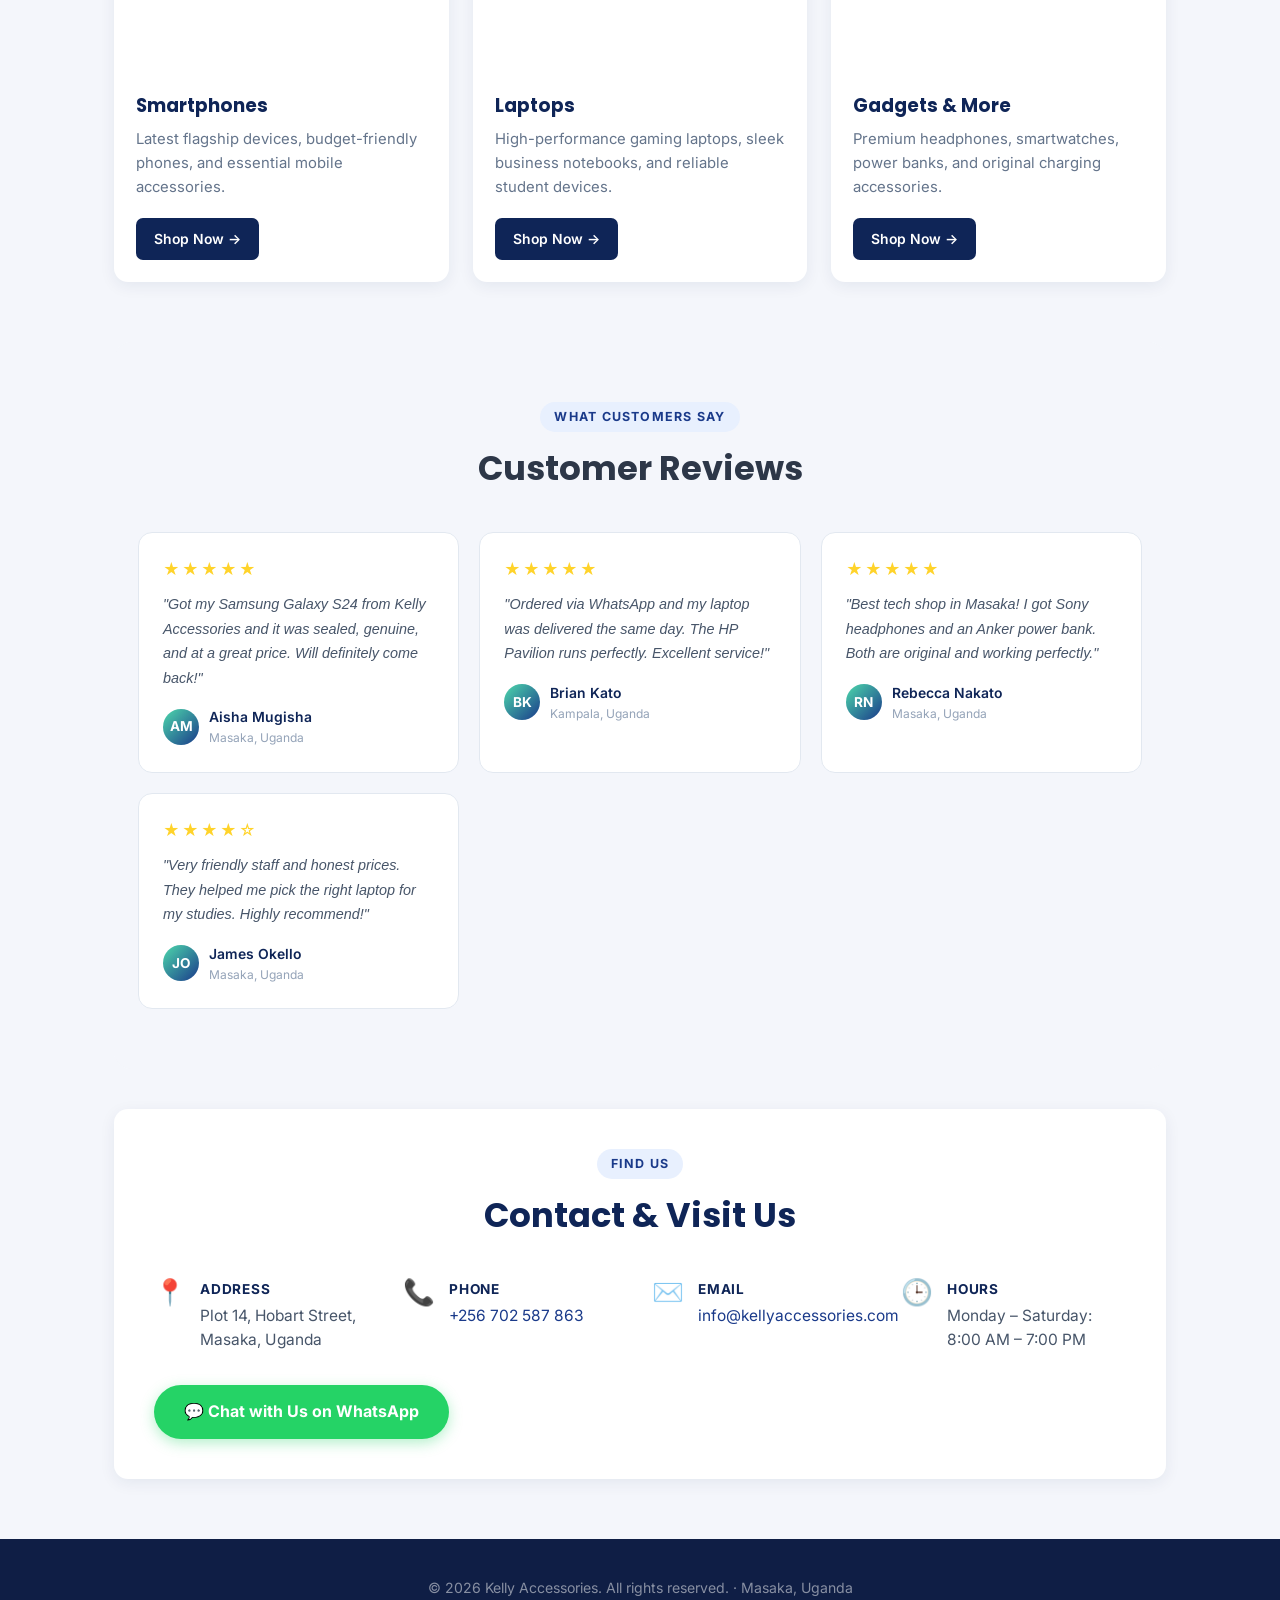
==== commit 13af1e5b: "Add files via upload" ====
--- a/index.html
+++ b/index.html
@@ -5,176 +5,212 @@
     <meta name="viewport" content="width=device-width, initial-scale=1.0">
     <title>Kelly Accessories - Premium Phones & Laptops</title>
     <link rel="stylesheet" href="style.css">
+    <link rel="stylesheet" href="upgrades.css">
     <link href="https://fonts.googleapis.com/css2?family=Inter:wght@400;500;600;700&family=Poppins:wght@700;800&display=swap" rel="stylesheet">
 </head>
 <body>
 
-    <!-- Navigation Bar -->
-    <nav class="navbar" id="navbar">
-        <div class="nav-container">
-            <a href="#" class="logo">
-                <span class="logo-icon">📱</span>
-                <span class="logo-text">Kelly <span class="logo-accent">Accessories</span></span>
-            </a>
-
-            <!-- Hamburger for mobile -->
-            <button class="hamburger" id="hamburger" aria-label="Toggle menu">
-                <span></span>
-                <span></span>
-                <span></span>
-            </button>
-
-            <ul class="nav-links" id="nav-links">
-                <li><a href="#" class="nav-link active">Home</a></li>
-                <li><a href="#products" class="nav-link">Products</a></li>
-                <li><a href="#contact" class="nav-link">Contact</a></li>
-                <li>
-                    <a href="https://wa.me/256702587863" target="_blank" class="nav-cta">
-                        💬 WhatsApp Us
-                    </a>
-                </li>
-            </ul>
-        </div>
-    </nav>
-
-    <!-- Hero Header -->
-    <header>
-        <div class="header-content">
-            <p class="header-eyebrow">📍 Hobart Street, Masaka · Uganda</p>
-            <h1>Kelly Accessories</h1>
-            <p class="header-sub">Your Ultimate Destination for Smartphones, Laptops & Premium Gadgets</p>
-            <div class="header-actions">
-                <a href="#products" class="btn-primary">Browse Products</a>
-                <a href="https://wa.me/256702587863" target="_blank" class="btn-secondary">💬 Chat on WhatsApp</a>
-            </div>
-        </div>
-    </header>
-
-    <main>
-        <!-- Products Section -->
-        <section class="products" id="products">
-            <div class="section-header">
-                <span class="section-tag">What We Sell</span>
-                <h2>Our Featured Products</h2>
-                <p class="section-desc">Quality tech, great prices — walk in or order via WhatsApp.</p>
-            </div>
-            <div class="product-grid">
-
-                <div class="product-card">
-                    <div class="product-img-wrap">
-                        <img
-                            src="https://images.unsplash.com/photo-1511707171634-5f897ff02aa9?w=600&auto=format&fit=crop"
-                            alt="Smartphones"
-                            class="product-img">
-                        <span class="product-badge">Best Sellers</span>
-                    </div>
-                    <div class="product-body">
-                        <h3>Smartphones</h3>
-                        <p>Latest flagship devices, budget-friendly phones, and essential mobile accessories.</p>
-                        <a href="smartphones.html" target="_blank" class="product-btn">Shop Now →</a>
-                    </div>
-                </div>
-
-                <div class="product-card">
-                    <div class="product-img-wrap">
-                        <img
-                            src="https://images.unsplash.com/photo-1496181133206-80ce9b88a853?w=600&auto=format&fit=crop"
-                            alt="Laptops"
-                            class="product-img">
-                        <span class="product-badge">Popular</span>
-                    </div>
-                    <div class="product-body">
-                        <h3>Laptops</h3>
-                        <p>High-performance gaming laptops, sleek business notebooks, and reliable student devices.</p>
-                        <a href="laptops.html" target="_blank" class="product-btn">Shop Now →</a>
-                    </div>
-                </div>
-
-                <div class="product-card">
-                    <div class="product-img-wrap">
-                        <img
-                            src="https://images.unsplash.com/photo-1583394838336-acd977736f90?w=600&auto=format&fit=crop"
-                            alt="Gadgets & Accessories"
-                            class="product-img">
-                        <span class="product-badge">New In</span>
-                    </div>
-                    <div class="product-body">
-                        <h3>Gadgets & More</h3>
-                        <p>Premium headphones, smartwatches, power banks, and original charging accessories.</p>
-                        <a href="gadgets.html" target="_blank" class="product-btn">Shop Now →</a>
-                    </div>
-                </div>
-
-            </div>
-        </section>
-
-        <!-- Contact Section -->
-        <section class="contact-info" id="contact">
-            <div class="section-header">
-                <span class="section-tag">Find Us</span>
-                <h2>Contact & Visit Us</h2>
-            </div>
-            <div class="contact-grid">
-                <div class="contact-detail">
-                    <span class="contact-icon">📍</span>
-                    <div>
-                        <strong>Address</strong>
-                        <p>Plot 14, Hobart Street, Masaka, Uganda</p>
-                    </div>
-                </div>
-                <div class="contact-detail">
-                    <span class="contact-icon">📞</span>
-                    <div>
-                        <strong>Phone</strong>
-                        <p><a href="tel:+256702587863">+256 702 587 863</a></p>
-                    </div>
-                </div>
-                <div class="contact-detail">
-                    <span class="contact-icon">✉️</span>
-                    <div>
-                        <strong>Email</strong>
-                        <p><a href="mailto:info@kellyaccessories.com">info@kellyaccessories.com</a></p>
-                    </div>
-                </div>
-                <div class="contact-detail">
-                    <span class="contact-icon">🕒</span>
-                    <div>
-                        <strong>Hours</strong>
-                        <p>Monday – Saturday: 8:00 AM – 7:00 PM</p>
-                    </div>
-                </div>
-            </div>
-
-            <a href="https://wa.me/256702587863" target="_blank" class="whatsapp-btn">
-                💬 Chat with Us on WhatsApp
-            </a>
-        </section>
-    </main>
-
-    <footer>
-        <p>&copy; 2026 Kelly Accessories. All rights reserved. · Masaka, Uganda</p>
-    </footer>
-
-    <script>
-        // Sticky navbar shadow on scroll
-        window.addEventListener('scroll', () => {
-            document.getElementById('navbar').classList.toggle('scrolled', window.scrollY > 10);
-        });
-
-        // Mobile hamburger toggle
-        document.getElementById('hamburger').addEventListener('click', () => {
-            document.getElementById('nav-links').classList.toggle('open');
-            document.getElementById('hamburger').classList.toggle('active');
-        });
-
-        // Active nav link highlight on click
-        document.querySelectorAll('.nav-link').forEach(link => {
-            link.addEventListener('click', () => {
-                document.querySelectorAll('.nav-link').forEach(l => l.classList.remove('active'));
-                link.classList.add('active');
-                document.getElementById('nav-links').classList.remove('open');
-            });
-        });
-    </script>
+<!-- PAGE LOADER -->
+<div id="page-loader">
+    <div class="loader-logo">Kelly <span>Accessories</span></div>
+    <div class="loader-bar-track"><div class="loader-bar-fill"></div></div>
+</div>
+
+<!-- NAVBAR -->
+<nav class="navbar" id="navbar">
+    <div class="nav-container">
+        <a href="index.html" class="logo">
+            <span class="logo-icon">📱</span>
+            <span class="logo-text">Kelly <span class="logo-accent">Accessories</span></span>
+        </a>
+        <button class="hamburger" id="hamburger" aria-label="Toggle menu">
+            <span></span><span></span><span></span>
+        </button>
+        <ul class="nav-links" id="nav-links">
+            <li><a href="index.html" class="nav-link active">Home</a></li>
+            <li><a href="smartphones.html" class="nav-link">Smartphones</a></li>
+            <li><a href="laptops.html" class="nav-link">Laptops</a></li>
+            <li><a href="gadgets.html" class="nav-link">Gadgets</a></li>
+            <li><a href="#contact" class="nav-link">Contact</a></li>
+            <li><a href="https://wa.me/256702587863" target="_blank" class="nav-cta">💬 WhatsApp Us</a></li>
+        </ul>
+    </div>
+</nav>
+
+<!-- HERO -->
+<header>
+    <div class="header-content">
+        <p class="header-eyebrow">📍 Hobart Street, Masaka · Uganda</p>
+        <h1>Kelly Accessories</h1>
+        <p class="header-sub">Your Ultimate Destination for Smartphones, Laptops & Premium Gadgets</p>
+        <div class="header-actions">
+            <a href="#products" class="btn-primary">Browse Products</a>
+            <a href="https://wa.me/256702587863" target="_blank" class="btn-secondary">💬 Chat on WhatsApp</a>
+        </div>
+    </div>
+</header>
+
+<main>
+
+    <!-- ABOUT SECTION -->
+    <section id="about" style="scroll-margin-top:90px;">
+        <div class="about-section reveal">
+            <div class="about-text">
+                <span class="section-tag">Who We Are</span>
+                <h2>Masaka's Trusted Tech Store</h2>
+                <p>Kelly Accessories has been serving customers across Masaka and beyond with genuine smartphones, high-performance laptops, and premium gadgets since 2020. We believe everyone deserves quality technology at a fair price.</p>
+                <p>Whether you walk into our shop on Hobart Street or order via WhatsApp, we guarantee authentic products, honest advice, and after-sale support you can count on.</p>
+                <div class="about-stats">
+                    <div class="about-stat"><strong>500+</strong><span>Happy Customers</span></div>
+                    <div class="about-stat"><strong>200+</strong><span>Products in Stock</span></div>
+                    <div class="about-stat"><strong>5★</strong><span>Customer Rating</span></div>
+                    <div class="about-stat"><strong>6yrs</strong><span>In Business</span></div>
+                </div>
+            </div>
+            <div class="about-img-wrap">
+                <img src="https://images.unsplash.com/photo-1556742049-0cfed4f6a45d?w=700&auto=format&fit=crop" alt="Kelly Accessories Store">
+            </div>
+        </div>
+    </section>
+
+    <!-- PRODUCTS -->
+    <section class="products" id="products">
+        <div class="section-header reveal">
+            <span class="section-tag">What We Sell</span>
+            <h2>Our Featured Products</h2>
+            <p class="section-desc">Quality tech, great prices — walk in or order via WhatsApp.</p>
+        </div>
+        <div class="product-grid">
+            <div class="product-card reveal reveal-delay-1">
+                <div class="product-img-wrap">
+                    <img src="https://images.unsplash.com/photo-1511707171634-5f897ff02aa9?w=600&auto=format&fit=crop" alt="Smartphones" class="product-img">
+                    <span class="product-badge">Best Sellers</span>
+                </div>
+                <div class="product-body">
+                    <h3>Smartphones</h3>
+                    <p>Latest flagship devices, budget-friendly phones, and essential mobile accessories.</p>
+                    <a href="smartphones.html" class="product-btn">Shop Now →</a>
+                </div>
+            </div>
+            <div class="product-card reveal reveal-delay-2">
+                <div class="product-img-wrap">
+                    <img src="https://images.unsplash.com/photo-1496181133206-80ce9b88a853?w=600&auto=format&fit=crop" alt="Laptops" class="product-img">
+                    <span class="product-badge">Popular</span>
+                </div>
+                <div class="product-body">
+                    <h3>Laptops</h3>
+                    <p>High-performance gaming laptops, sleek business notebooks, and reliable student devices.</p>
+                    <a href="laptops.html" class="product-btn">Shop Now →</a>
+                </div>
+            </div>
+            <div class="product-card reveal reveal-delay-3">
+                <div class="product-img-wrap">
+                    <img src="https://images.unsplash.com/photo-1583394838336-acd977736f90?w=600&auto=format&fit=crop" alt="Gadgets" class="product-img">
+                    <span class="product-badge">New In</span>
+                </div>
+                <div class="product-body">
+                    <h3>Gadgets & More</h3>
+                    <p>Premium headphones, smartwatches, power banks, and original charging accessories.</p>
+                    <a href="gadgets.html" class="product-btn">Shop Now →</a>
+                </div>
+            </div>
+        </div>
+    </section>
+
+    <!-- REVIEWS -->
+    <section style="margin-bottom:40px;">
+        <div class="reviews-section" style="border-radius:18px;">
+            <div class="section-header reveal">
+                <span class="section-tag">What Customers Say</span>
+                <h2>Customer Reviews</h2>
+            </div>
+            <div class="reviews-grid">
+                <div class="review-card reveal reveal-delay-1">
+                    <div class="review-stars">★★★★★</div>
+                    <p>"Got my Samsung Galaxy S24 from Kelly Accessories and it was sealed, genuine, and at a great price. Will definitely come back!"</p>
+                    <div class="review-footer">
+                        <div class="review-avatar">AM</div>
+                        <div><div class="review-name">Aisha Mugisha</div><div class="review-location">Masaka, Uganda</div></div>
+                    </div>
+                </div>
+                <div class="review-card reveal reveal-delay-2">
+                    <div class="review-stars">★★★★★</div>
+                    <p>"Ordered via WhatsApp and my laptop was delivered the same day. The HP Pavilion runs perfectly. Excellent service!"</p>
+                    <div class="review-footer">
+                        <div class="review-avatar">BK</div>
+                        <div><div class="review-name">Brian Kato</div><div class="review-location">Kampala, Uganda</div></div>
+                    </div>
+                </div>
+                <div class="review-card reveal reveal-delay-3">
+                    <div class="review-stars">★★★★★</div>
+                    <p>"Best tech shop in Masaka! I got Sony headphones and an Anker power bank. Both are original and working perfectly."</p>
+                    <div class="review-footer">
+                        <div class="review-avatar">RN</div>
+                        <div><div class="review-name">Rebecca Nakato</div><div class="review-location">Masaka, Uganda</div></div>
+                    </div>
+                </div>
+                <div class="review-card reveal reveal-delay-4">
+                    <div class="review-stars">★★★★☆</div>
+                    <p>"Very friendly staff and honest prices. They helped me pick the right laptop for my studies. Highly recommend!"</p>
+                    <div class="review-footer">
+                        <div class="review-avatar">JO</div>
+                        <div><div class="review-name">James Okello</div><div class="review-location">Masaka, Uganda</div></div>
+                    </div>
+                </div>
+            </div>
+        </div>
+    </section>
+
+    <!-- CONTACT -->
+    <section class="contact-info" id="contact">
+        <div class="section-header reveal">
+            <span class="section-tag">Find Us</span>
+            <h2>Contact & Visit Us</h2>
+        </div>
+        <div class="contact-grid">
+            <div class="contact-detail reveal reveal-delay-1">
+                <span class="contact-icon">📍</span>
+                <div><strong>Address</strong><p>Plot 14, Hobart Street, Masaka, Uganda</p></div>
+            </div>
+            <div class="contact-detail reveal reveal-delay-2">
+                <span class="contact-icon">📞</span>
+                <div><strong>Phone</strong><p><a href="tel:+256702587863">+256 702 587 863</a></p></div>
+            </div>
+            <div class="contact-detail reveal reveal-delay-3">
+                <span class="contact-icon">✉️</span>
+                <div><strong>Email</strong><p><a href="mailto:info@kellyaccessories.com">info@kellyaccessories.com</a></p></div>
+            </div>
+            <div class="contact-detail reveal reveal-delay-4">
+                <span class="contact-icon">🕒</span>
+                <div><strong>Hours</strong><p>Monday – Saturday: 8:00 AM – 7:00 PM</p></div>
+            </div>
+        </div>
+        <a href="https://wa.me/256702587863" target="_blank" class="whatsapp-btn">💬 Chat with Us on WhatsApp</a>
+    </section>
+
+</main>
+
+<footer>
+    <p>&copy; 2026 Kelly Accessories. All rights reserved. · Masaka, Uganda</p>
+</footer>
+
+<!-- FLOATING WHATSAPP -->
+<a href="https://wa.me/256702587863" target="_blank" class="wa-float" title="Chat on WhatsApp">💬</a>
+
+<!-- THEME TOGGLE -->
+<button class="theme-toggle" id="theme-btn" onclick="toggleTheme()" title="Toggle dark/light mode">☀️</button>
+
+<!-- MOBILE BOTTOM NAV -->
+<nav class="bottom-nav">
+    <div class="bottom-nav-inner">
+        <a href="index.html" class="bn-item active"><span class="bn-icon">🏠</span>Home</a>
+        <a href="smartphones.html" class="bn-item"><span class="bn-icon">📱</span>Phones</a>
+        <a href="laptops.html" class="bn-item"><span class="bn-icon">💻</span>Laptops</a>
+        <a href="gadgets.html" class="bn-item"><span class="bn-icon">🎧</span>Gadgets</a>
+        <a href="https://wa.me/256702587863" target="_blank" class="bn-item wa"><span class="bn-icon">💬</span>WhatsApp</a>
+    </div>
+</nav>
+
+<script src="upgrades.js"></script>
 </body>
 </html>
--- a/upgrades.css
+++ b/upgrades.css
@@ -0,0 +1,372 @@
+/* ═══════════════════════════════════════════════════════
+   UPGRADES.CSS
+   Covers: loader, scroll-reveal, dark/light toggle,
+   reviews, related products, mobile bottom nav,
+   WhatsApp float, about section
+═══════════════════════════════════════════════════════ */
+
+/* ── 1. PAGE LOADER ── */
+#page-loader {
+    position: fixed;
+    inset: 0;
+    background: #080e1f;
+    display: flex;
+    flex-direction: column;
+    align-items: center;
+    justify-content: center;
+    z-index: 9999;
+    transition: opacity 0.5s ease, visibility 0.5s ease;
+}
+#page-loader.hide {
+    opacity: 0;
+    visibility: hidden;
+    pointer-events: none;
+}
+.loader-logo {
+    font-family: 'Poppins', sans-serif;
+    font-size: 1.8rem;
+    font-weight: 800;
+    color: #fff;
+    margin-bottom: 28px;
+    letter-spacing: -0.5px;
+}
+.loader-logo span { color: #4dd9ac; }
+.loader-bar-track {
+    width: 200px;
+    height: 3px;
+    background: rgba(255,255,255,0.1);
+    border-radius: 99px;
+    overflow: hidden;
+}
+.loader-bar-fill {
+    height: 100%;
+    background: linear-gradient(90deg, #4dd9ac, #25D366);
+    border-radius: 99px;
+    animation: loadfill 1s ease forwards;
+}
+@keyframes loadfill {
+    from { width: 0%; }
+    to   { width: 100%; }
+}
+
+/* ── 2. DARK / LIGHT MODE TOGGLE ── */
+body { transition: background 0.4s, color 0.4s; }
+
+/* Light mode overrides — applied when <body> has class "light" */
+body.light {
+    background-color: #f4f6fb !important;
+    color: #1a202c !important;
+}
+body.light .product-page { background-color: #f0f4ff !important; }
+body.light .product-page::before { opacity: 0.3; }
+body.light .cat-hero { filter: brightness(1.15) saturate(0.8); }
+body.light .pcard {
+    background: #fff !important;
+    border-color: #e2e8f0 !important;
+    color: #1a202c !important;
+}
+body.light .pcard-body h3 { color: #0f2557 !important; }
+body.light .pcard-body p  { color: #64748b !important; }
+body.light .pprice         { color: #0f2557 !important; }
+body.light .cat-hero h1    { color: #fff !important; }
+body.light .navbar         { background: linear-gradient(90deg,#0f2557,#1a3a8a) !important; }
+body.light footer          { background: #0f1e45 !important; }
+body.light .reviews-section { background: #fff; }
+body.light .review-card    { background: #f8faff; border-color: #e2e8f0; }
+body.light .review-card p  { color: #475569; }
+body.light .review-name    { color: #0f2557; }
+body.light .related-section { background: #f0f4ff; }
+body.light .about-section  { background: #fff; }
+body.light .about-section p { color: #475569; }
+
+/* Toggle button */
+.theme-toggle {
+    position: fixed;
+    bottom: 90px;
+    right: 20px;
+    width: 46px;
+    height: 46px;
+    border-radius: 50%;
+    background: rgba(255,255,255,0.12);
+    border: 1px solid rgba(255,255,255,0.2);
+    color: #fff;
+    font-size: 1.2rem;
+    cursor: pointer;
+    display: flex;
+    align-items: center;
+    justify-content: center;
+    z-index: 500;
+    backdrop-filter: blur(8px);
+    transition: background 0.2s, transform 0.2s;
+    box-shadow: 0 4px 14px rgba(0,0,0,0.3);
+}
+.theme-toggle:hover { transform: scale(1.1); background: rgba(255,255,255,0.2); }
+body.light .theme-toggle { background: #0f2557; border-color: #0f2557; }
+
+/* ── 3. FLOATING WHATSAPP BUTTON ── */
+.wa-float {
+    position: fixed;
+    bottom: 24px;
+    right: 20px;
+    width: 56px;
+    height: 56px;
+    background: #25D366;
+    border-radius: 50%;
+    display: flex;
+    align-items: center;
+    justify-content: center;
+    font-size: 1.6rem;
+    text-decoration: none;
+    z-index: 500;
+    box-shadow: 0 4px 20px rgba(37,211,102,0.5);
+    animation: wapulse 2.5s infinite;
+    transition: transform 0.2s;
+}
+.wa-float:hover { transform: scale(1.12); animation: none; }
+@keyframes wapulse {
+    0%,100% { box-shadow: 0 4px 20px rgba(37,211,102,0.5); }
+    50%      { box-shadow: 0 4px 34px rgba(37,211,102,0.85), 0 0 0 10px rgba(37,211,102,0.08); }
+}
+
+/* ── 4. SCROLL REVEAL ── */
+.reveal {
+    opacity: 0;
+    transform: translateY(30px);
+    transition: opacity 0.6s ease, transform 0.6s ease;
+}
+.reveal.visible {
+    opacity: 1;
+    transform: translateY(0);
+}
+.reveal-delay-1 { transition-delay: 0.1s; }
+.reveal-delay-2 { transition-delay: 0.2s; }
+.reveal-delay-3 { transition-delay: 0.3s; }
+.reveal-delay-4 { transition-delay: 0.4s; }
+.reveal-delay-5 { transition-delay: 0.5s; }
+.reveal-delay-6 { transition-delay: 0.6s; }
+.reveal-delay-7 { transition-delay: 0.7s; }
+.reveal-delay-8 { transition-delay: 0.8s; }
+
+/* ── 5. ABOUT SECTION (homepage) ── */
+.about-section {
+    background: #fff;
+    border-radius: 18px;
+    padding: 50px 40px;
+    display: grid;
+    grid-template-columns: 1fr 1fr;
+    gap: 50px;
+    align-items: center;
+    box-shadow: 0 4px 20px rgba(15,37,87,0.07);
+    margin-bottom: 50px;
+}
+.about-text .section-tag { margin-bottom: 12px; }
+.about-text h2 {
+    font-family: 'Poppins', sans-serif;
+    color: #0f2557;
+    font-size: clamp(1.5rem,3vw,2rem);
+    font-weight: 700;
+    margin: 0 0 16px;
+}
+.about-text p {
+    color: #64748b;
+    line-height: 1.8;
+    margin: 0 0 20px;
+    font-size: 0.97rem;
+}
+.about-stats {
+    display: grid;
+    grid-template-columns: 1fr 1fr;
+    gap: 16px;
+    margin-top: 10px;
+}
+.about-stat {
+    background: #f4f6fb;
+    border-radius: 12px;
+    padding: 16px 18px;
+    text-align: center;
+}
+.about-stat strong {
+    display: block;
+    font-family: 'Poppins', sans-serif;
+    font-size: 1.6rem;
+    font-weight: 800;
+    color: #0f2557;
+}
+.about-stat span { font-size: 0.8rem; color: #64748b; }
+.about-img-wrap {
+    border-radius: 16px;
+    overflow: hidden;
+    height: 300px;
+}
+.about-img-wrap img {
+    width: 100%; height: 100%;
+    object-fit: cover;
+    filter: brightness(0.92);
+}
+
+/* ── 6. REVIEWS SECTION ── */
+.reviews-section {
+    background: #080e1f;
+    padding: 60px 24px;
+    position: relative;
+    z-index: 1;
+}
+body:not(.product-page) .reviews-section {
+    background: #f4f6fb;
+    border-radius: 18px;
+}
+.reviews-section .section-header { margin-bottom: 36px; }
+.reviews-section .section-header h2 { color: inherit; }
+
+.reviews-grid {
+    display: grid;
+    grid-template-columns: repeat(auto-fit, minmax(240px, 1fr));
+    gap: 20px;
+    max-width: 1100px;
+    margin: 0 auto;
+}
+.review-card {
+    background: rgba(255,255,255,0.05);
+    border: 1px solid rgba(255,255,255,0.09);
+    border-radius: 14px;
+    padding: 24px;
+    backdrop-filter: blur(6px);
+    transition: transform 0.25s, border-color 0.25s;
+}
+.review-card:hover {
+    transform: translateY(-4px);
+    border-color: rgba(77,217,172,0.3);
+}
+.review-stars { font-size: 1rem; margin-bottom: 10px; color: #ffd32a; letter-spacing: 2px; }
+.review-card p {
+    font-size: 0.9rem;
+    color: rgba(255,255,255,0.65);
+    line-height: 1.7;
+    margin: 0 0 16px;
+    font-style: italic;
+}
+.review-footer { display: flex; align-items: center; gap: 10px; }
+.review-avatar {
+    width: 36px; height: 36px;
+    border-radius: 50%;
+    background: linear-gradient(135deg,#4dd9ac,#1a3a8a);
+    display: flex; align-items: center; justify-content: center;
+    font-size: 0.85rem; font-weight: 700; color: #fff;
+    flex-shrink: 0;
+}
+.review-name { font-size: 0.87rem; font-weight: 600; color: #fff; }
+.review-location { font-size: 0.75rem; color: rgba(255,255,255,0.4); }
+
+/* On homepage (light bg) */
+body:not(.product-page) .review-card {
+    background: #fff;
+    border-color: #e2e8f0;
+}
+body:not(.product-page) .review-card p { color: #475569; }
+body:not(.product-page) .review-name { color: #0f2557; }
+body:not(.product-page) .review-location { color: #94a3b8; }
+
+/* ── 7. RELATED PRODUCTS ── */
+.related-section {
+    background: rgba(255,255,255,0.03);
+    border-top: 1px solid rgba(255,255,255,0.06);
+    padding: 60px 24px;
+    position: relative;
+    z-index: 1;
+}
+.related-section .section-header { margin-bottom: 32px; }
+.related-grid {
+    display: grid;
+    grid-template-columns: repeat(auto-fill, minmax(200px, 1fr));
+    gap: 18px;
+    max-width: 1100px;
+    margin: 0 auto;
+}
+.related-card {
+    background: rgba(255,255,255,0.05);
+    border: 1px solid rgba(255,255,255,0.08);
+    border-radius: 14px;
+    overflow: hidden;
+    text-decoration: none;
+    display: block;
+    transition: transform 0.25s, border-color 0.25s;
+}
+.related-card:hover {
+    transform: translateY(-5px);
+    border-color: rgba(77,217,172,0.3);
+}
+.related-card img {
+    width: 100%; height: 140px;
+    object-fit: cover;
+    display: block;
+    filter: brightness(0.85);
+    transition: filter 0.3s;
+}
+.related-card:hover img { filter: brightness(1); }
+.related-card-body { padding: 14px 16px; }
+.related-card-body h4 {
+    font-family: 'Poppins', sans-serif;
+    font-size: 0.92rem;
+    font-weight: 700;
+    color: #fff;
+    margin: 0 0 4px;
+}
+.related-card-body .related-price {
+    font-size: 0.88rem;
+    color: #4dd9ac;
+    font-weight: 600;
+}
+.related-card-body .related-cat {
+    font-size: 0.72rem;
+    color: rgba(255,255,255,0.4);
+    text-transform: uppercase;
+    letter-spacing: 0.08em;
+    margin-bottom: 4px;
+}
+
+/* ── 8. MOBILE BOTTOM NAV ── */
+.bottom-nav {
+    display: none;
+    position: fixed;
+    bottom: 0; left: 0; right: 0;
+    background: rgba(8,14,31,0.97);
+    border-top: 1px solid rgba(255,255,255,0.08);
+    backdrop-filter: blur(12px);
+    z-index: 400;
+    padding: 8px 0 env(safe-area-inset-bottom, 8px);
+}
+.bottom-nav-inner {
+    display: flex;
+    justify-content: space-around;
+    align-items: center;
+}
+.bn-item {
+    display: flex;
+    flex-direction: column;
+    align-items: center;
+    gap: 3px;
+    text-decoration: none;
+    color: rgba(255,255,255,0.45);
+    font-size: 0.62rem;
+    font-weight: 600;
+    letter-spacing: 0.04em;
+    text-transform: uppercase;
+    padding: 4px 12px;
+    border-radius: 10px;
+    transition: color 0.2s;
+    min-width: 56px;
+}
+.bn-item .bn-icon { font-size: 1.35rem; line-height: 1; }
+.bn-item.active, .bn-item:hover { color: #4dd9ac; }
+.bn-item.wa { color: #25D366; }
+.bn-item.wa:hover { color: #1ebe5a; }
+
+@media (max-width: 700px) {
+    .bottom-nav { display: block; }
+    /* Push page content above bottom nav */
+    body { padding-bottom: 72px; }
+    /* Hide floating WA on mobile since bottom nav has it */
+    .wa-float { display: none; }
+    /* Push theme toggle up */
+    .theme-toggle { bottom: 84px; }
+}
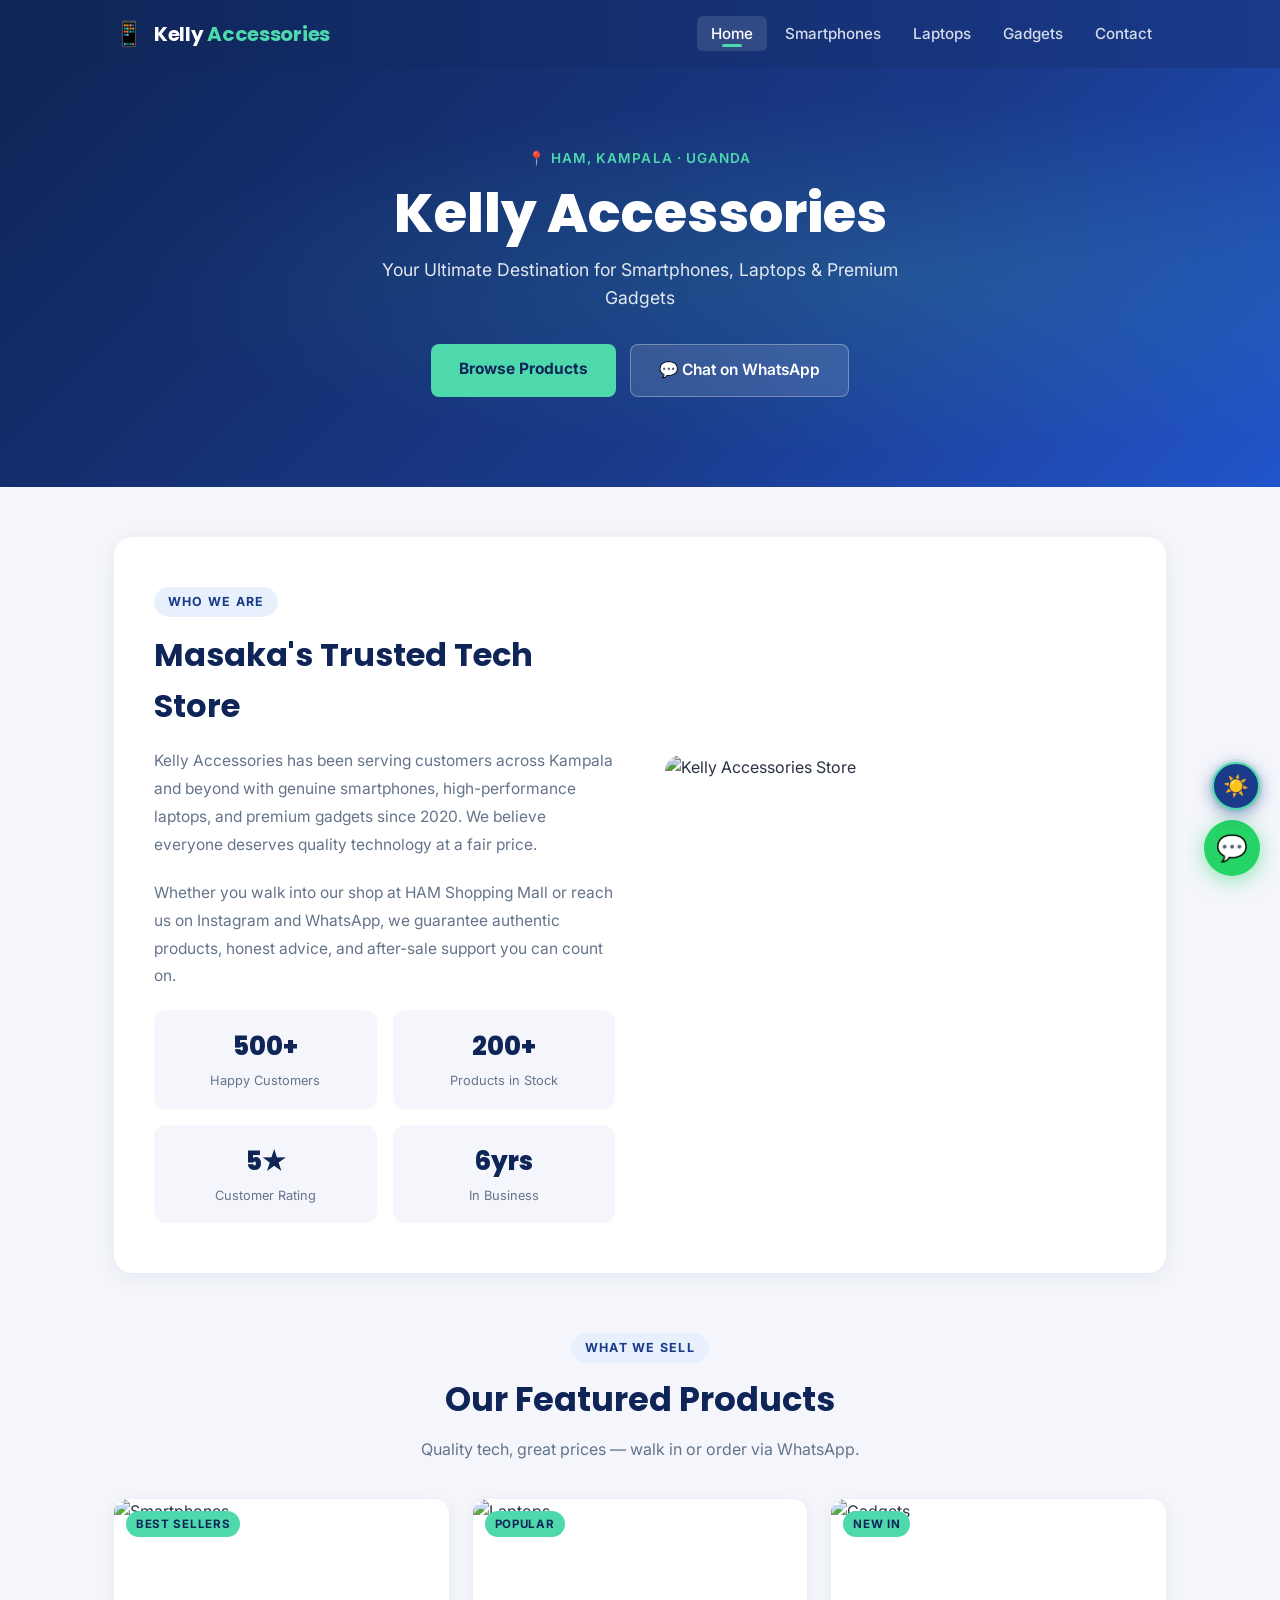
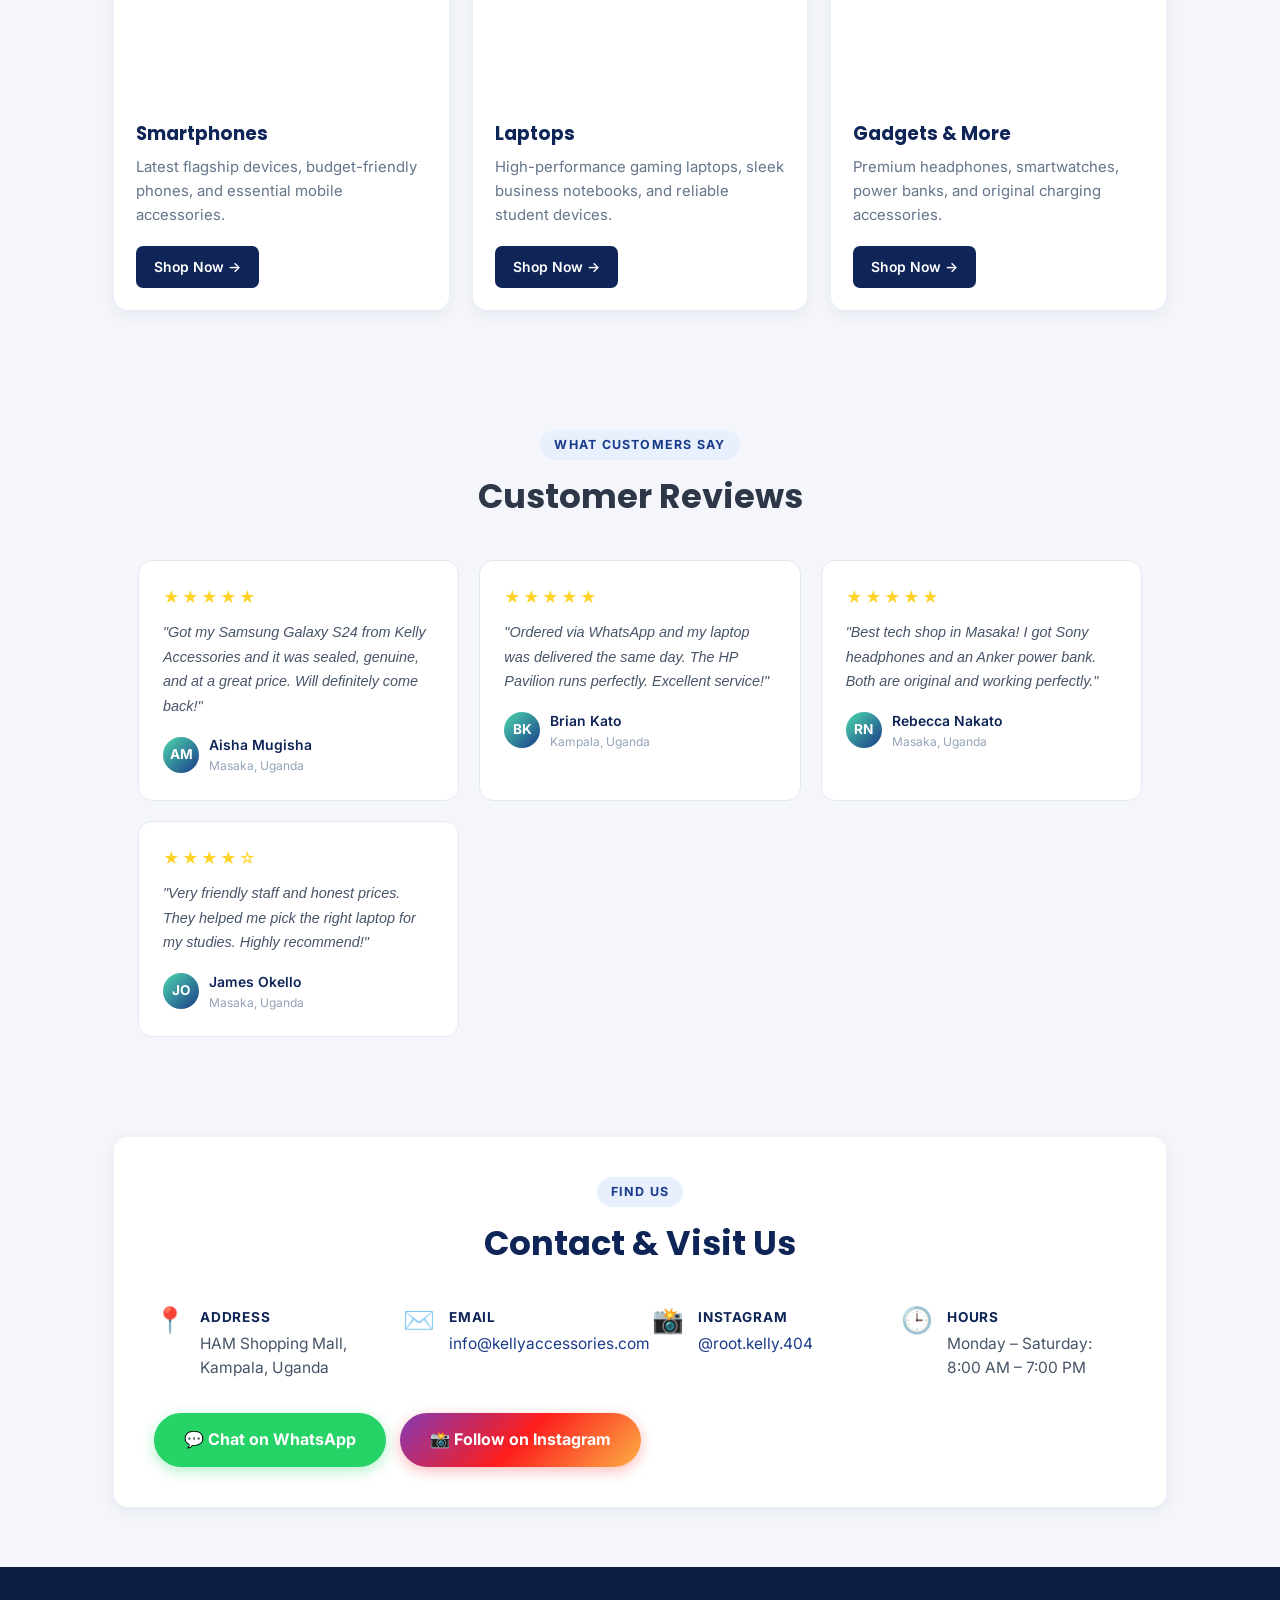
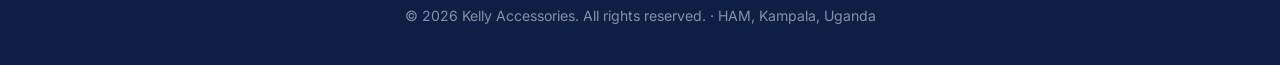
==== commit 9514bba4: "Add files via upload" ====
--- a/index.html
+++ b/index.html
@@ -32,7 +32,6 @@
             <li><a href="laptops.html" class="nav-link">Laptops</a></li>
             <li><a href="gadgets.html" class="nav-link">Gadgets</a></li>
             <li><a href="#contact" class="nav-link">Contact</a></li>
-            <li><a href="https://wa.me/256702587863" target="_blank" class="nav-cta">💬 WhatsApp Us</a></li>
         </ul>
     </div>
 </nav>
@@ -40,7 +39,7 @@
 <!-- HERO -->
 <header>
     <div class="header-content">
-        <p class="header-eyebrow">📍 Hobart Street, Masaka · Uganda</p>
+        <p class="header-eyebrow">📍 HAM, Kampala · Uganda</p>
         <h1>Kelly Accessories</h1>
         <p class="header-sub">Your Ultimate Destination for Smartphones, Laptops & Premium Gadgets</p>
         <div class="header-actions">
@@ -58,8 +57,8 @@
             <div class="about-text">
                 <span class="section-tag">Who We Are</span>
                 <h2>Masaka's Trusted Tech Store</h2>
-                <p>Kelly Accessories has been serving customers across Masaka and beyond with genuine smartphones, high-performance laptops, and premium gadgets since 2020. We believe everyone deserves quality technology at a fair price.</p>
-                <p>Whether you walk into our shop on Hobart Street or order via WhatsApp, we guarantee authentic products, honest advice, and after-sale support you can count on.</p>
+                <p>Kelly Accessories has been serving customers across Kampala and beyond with genuine smartphones, high-performance laptops, and premium gadgets since 2020. We believe everyone deserves quality technology at a fair price.</p>
+                <p>Whether you walk into our shop at HAM Shopping Mall or reach us on Instagram and WhatsApp, we guarantee authentic products, honest advice, and after-sale support you can count on.</p>
                 <div class="about-stats">
                     <div class="about-stat"><strong>500+</strong><span>Happy Customers</span></div>
                     <div class="about-stat"><strong>200+</strong><span>Products in Stock</span></div>
@@ -170,28 +169,31 @@
         <div class="contact-grid">
             <div class="contact-detail reveal reveal-delay-1">
                 <span class="contact-icon">📍</span>
-                <div><strong>Address</strong><p>Plot 14, Hobart Street, Masaka, Uganda</p></div>
+                <div><strong>Address</strong><p>HAM Shopping Mall, Kampala, Uganda</p></div>
             </div>
             <div class="contact-detail reveal reveal-delay-2">
-                <span class="contact-icon">📞</span>
-                <div><strong>Phone</strong><p><a href="tel:+256702587863">+256 702 587 863</a></p></div>
-            </div>
-            <div class="contact-detail reveal reveal-delay-3">
                 <span class="contact-icon">✉️</span>
                 <div><strong>Email</strong><p><a href="mailto:info@kellyaccessories.com">info@kellyaccessories.com</a></p></div>
+            </div>
+            <div class="contact-detail reveal reveal-delay-3">
+                <span class="contact-icon">📸</span>
+                <div><strong>Instagram</strong><p><a href="https://instagram.com/root.kelly.404" target="_blank">@root.kelly.404</a></p></div>
             </div>
             <div class="contact-detail reveal reveal-delay-4">
                 <span class="contact-icon">🕒</span>
                 <div><strong>Hours</strong><p>Monday – Saturday: 8:00 AM – 7:00 PM</p></div>
             </div>
         </div>
-        <a href="https://wa.me/256702587863" target="_blank" class="whatsapp-btn">💬 Chat with Us on WhatsApp</a>
+        <div class="contact-social-btns">
+            <a href="https://wa.me/256702587863" target="_blank" class="whatsapp-btn">💬 Chat on WhatsApp</a>
+            <a href="https://instagram.com/root.kelly.404" target="_blank" class="instagram-btn">📸 Follow on Instagram</a>
+        </div>
     </section>
 
 </main>
 
 <footer>
-    <p>&copy; 2026 Kelly Accessories. All rights reserved. · Masaka, Uganda</p>
+    <p>&copy; 2026 Kelly Accessories. All rights reserved. · HAM, Kampala, Uganda</p>
 </footer>
 
 <!-- FLOATING WHATSAPP -->
@@ -208,6 +210,7 @@
         <a href="laptops.html" class="bn-item"><span class="bn-icon">💻</span>Laptops</a>
         <a href="gadgets.html" class="bn-item"><span class="bn-icon">🎧</span>Gadgets</a>
         <a href="https://wa.me/256702587863" target="_blank" class="bn-item wa"><span class="bn-icon">💬</span>WhatsApp</a>
+        <a href="https://instagram.com/root.kelly.404" target="_blank" class="bn-item ig"><span class="bn-icon">📸</span>Instagram</a>
     </div>
 </nav>
 
--- a/style.css
+++ b/style.css
@@ -445,3 +445,27 @@
 
     .contact-info { padding: 26px 20px; }
 }
+
+/* Social contact buttons */
+.contact-social-btns {
+    display: flex;
+    gap: 14px;
+    flex-wrap: wrap;
+    margin-top: 28px;
+}
+
+.instagram-btn {
+    display: inline-flex;
+    align-items: center;
+    gap: 8px;
+    background: linear-gradient(135deg, #833ab4, #fd1d1d, #fcb045);
+    color: #fff;
+    padding: 14px 30px;
+    text-decoration: none;
+    font-weight: 700;
+    font-size: 1rem;
+    border-radius: 50px;
+    transition: opacity 0.2s, transform 0.15s;
+    box-shadow: 0 4px 14px rgba(253,29,29,0.3);
+}
+.instagram-btn:hover { opacity: 0.9; transform: translateY(-2px); }
--- a/upgrades.css
+++ b/upgrades.css
@@ -84,24 +84,23 @@
     position: fixed;
     bottom: 90px;
     right: 20px;
-    width: 46px;
-    height: 46px;
+    width: 48px;
+    height: 48px;
     border-radius: 50%;
-    background: rgba(255,255,255,0.12);
-    border: 1px solid rgba(255,255,255,0.2);
+    background: #1a3a8a;
+    border: 2px solid #4dd9ac;
     color: #fff;
-    font-size: 1.2rem;
+    font-size: 1.3rem;
     cursor: pointer;
     display: flex;
     align-items: center;
     justify-content: center;
     z-index: 500;
-    backdrop-filter: blur(8px);
-    transition: background 0.2s, transform 0.2s;
-    box-shadow: 0 4px 14px rgba(0,0,0,0.3);
-}
-.theme-toggle:hover { transform: scale(1.1); background: rgba(255,255,255,0.2); }
-body.light .theme-toggle { background: #0f2557; border-color: #0f2557; }
+    transition: background 0.2s, transform 0.2s, box-shadow 0.2s;
+    box-shadow: 0 4px 16px rgba(26,58,138,0.5), 0 0 0 3px rgba(77,217,172,0.15);
+}
+.theme-toggle:hover { transform: scale(1.12); box-shadow: 0 6px 22px rgba(26,58,138,0.7), 0 0 0 5px rgba(77,217,172,0.2); }
+body.light .theme-toggle { background: #0f2557; border-color: #4dd9ac; color: #fff; }
 
 /* ── 3. FLOATING WHATSAPP BUTTON ── */
 .wa-float {
@@ -370,3 +369,7 @@
     /* Push theme toggle up */
     .theme-toggle { bottom: 84px; }
 }
+
+/* Instagram bottom nav item */
+.bn-item.ig { color: #fd1d1d; }
+.bn-item.ig:hover { color: #fcb045; }
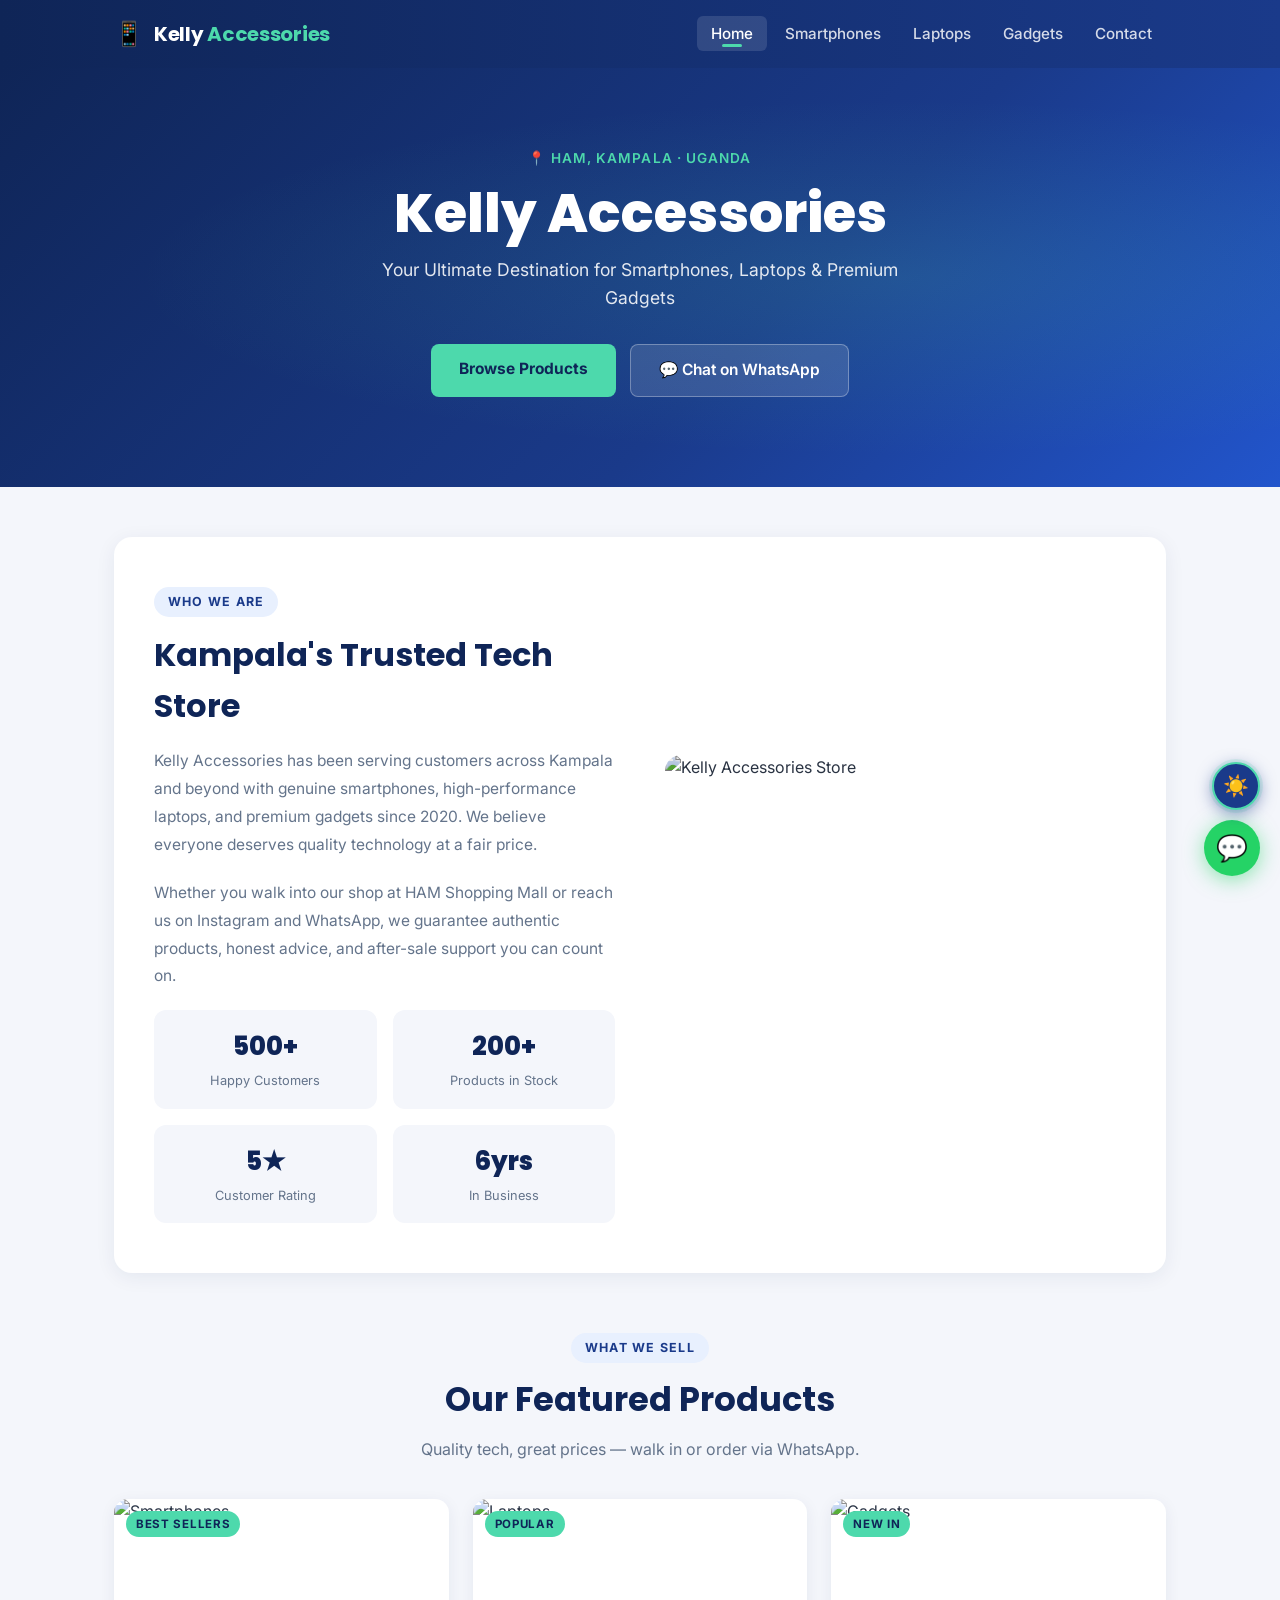
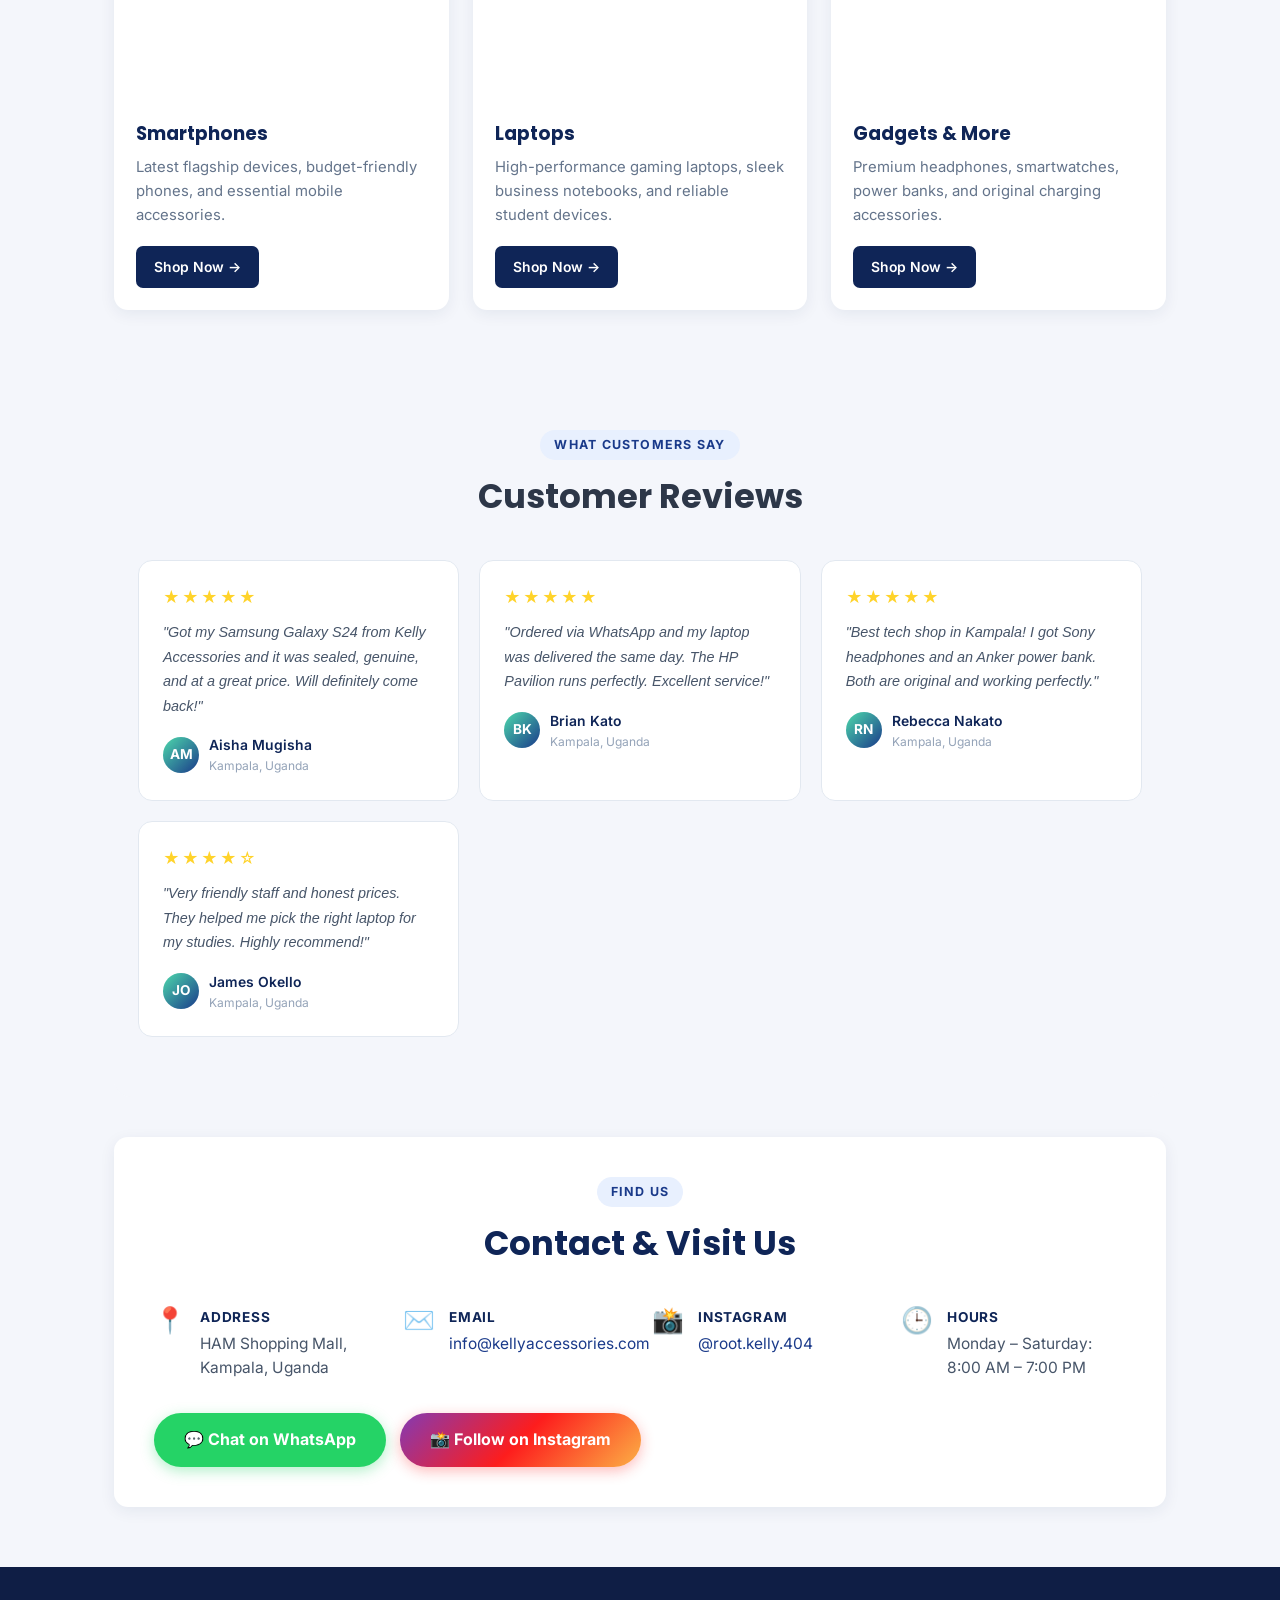
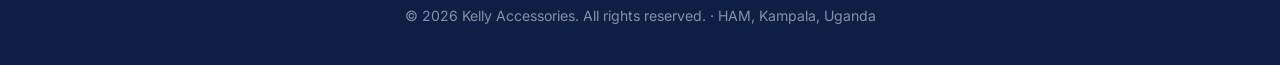
==== commit b060862c: "Add files via upload" ====
--- a/index.html
+++ b/index.html
@@ -56,7 +56,7 @@
         <div class="about-section reveal">
             <div class="about-text">
                 <span class="section-tag">Who We Are</span>
-                <h2>Masaka's Trusted Tech Store</h2>
+                <h2>Kampala's Trusted Tech Store</h2>
                 <p>Kelly Accessories has been serving customers across Kampala and beyond with genuine smartphones, high-performance laptops, and premium gadgets since 2020. We believe everyone deserves quality technology at a fair price.</p>
                 <p>Whether you walk into our shop at HAM Shopping Mall or reach us on Instagram and WhatsApp, we guarantee authentic products, honest advice, and after-sale support you can count on.</p>
                 <div class="about-stats">
@@ -129,7 +129,7 @@
                     <p>"Got my Samsung Galaxy S24 from Kelly Accessories and it was sealed, genuine, and at a great price. Will definitely come back!"</p>
                     <div class="review-footer">
                         <div class="review-avatar">AM</div>
-                        <div><div class="review-name">Aisha Mugisha</div><div class="review-location">Masaka, Uganda</div></div>
+                        <div><div class="review-name">Aisha Mugisha</div><div class="review-location">Kampala, Uganda</div></div>
                     </div>
                 </div>
                 <div class="review-card reveal reveal-delay-2">
@@ -142,10 +142,10 @@
                 </div>
                 <div class="review-card reveal reveal-delay-3">
                     <div class="review-stars">★★★★★</div>
-                    <p>"Best tech shop in Masaka! I got Sony headphones and an Anker power bank. Both are original and working perfectly."</p>
+                    <p>"Best tech shop in Kampala! I got Sony headphones and an Anker power bank. Both are original and working perfectly."</p>
                     <div class="review-footer">
                         <div class="review-avatar">RN</div>
-                        <div><div class="review-name">Rebecca Nakato</div><div class="review-location">Masaka, Uganda</div></div>
+                        <div><div class="review-name">Rebecca Nakato</div><div class="review-location">Kampala, Uganda</div></div>
                     </div>
                 </div>
                 <div class="review-card reveal reveal-delay-4">
@@ -153,7 +153,7 @@
                     <p>"Very friendly staff and honest prices. They helped me pick the right laptop for my studies. Highly recommend!"</p>
                     <div class="review-footer">
                         <div class="review-avatar">JO</div>
-                        <div><div class="review-name">James Okello</div><div class="review-location">Masaka, Uganda</div></div>
+                        <div><div class="review-name">James Okello</div><div class="review-location">Kampala, Uganda</div></div>
                     </div>
                 </div>
             </div>
